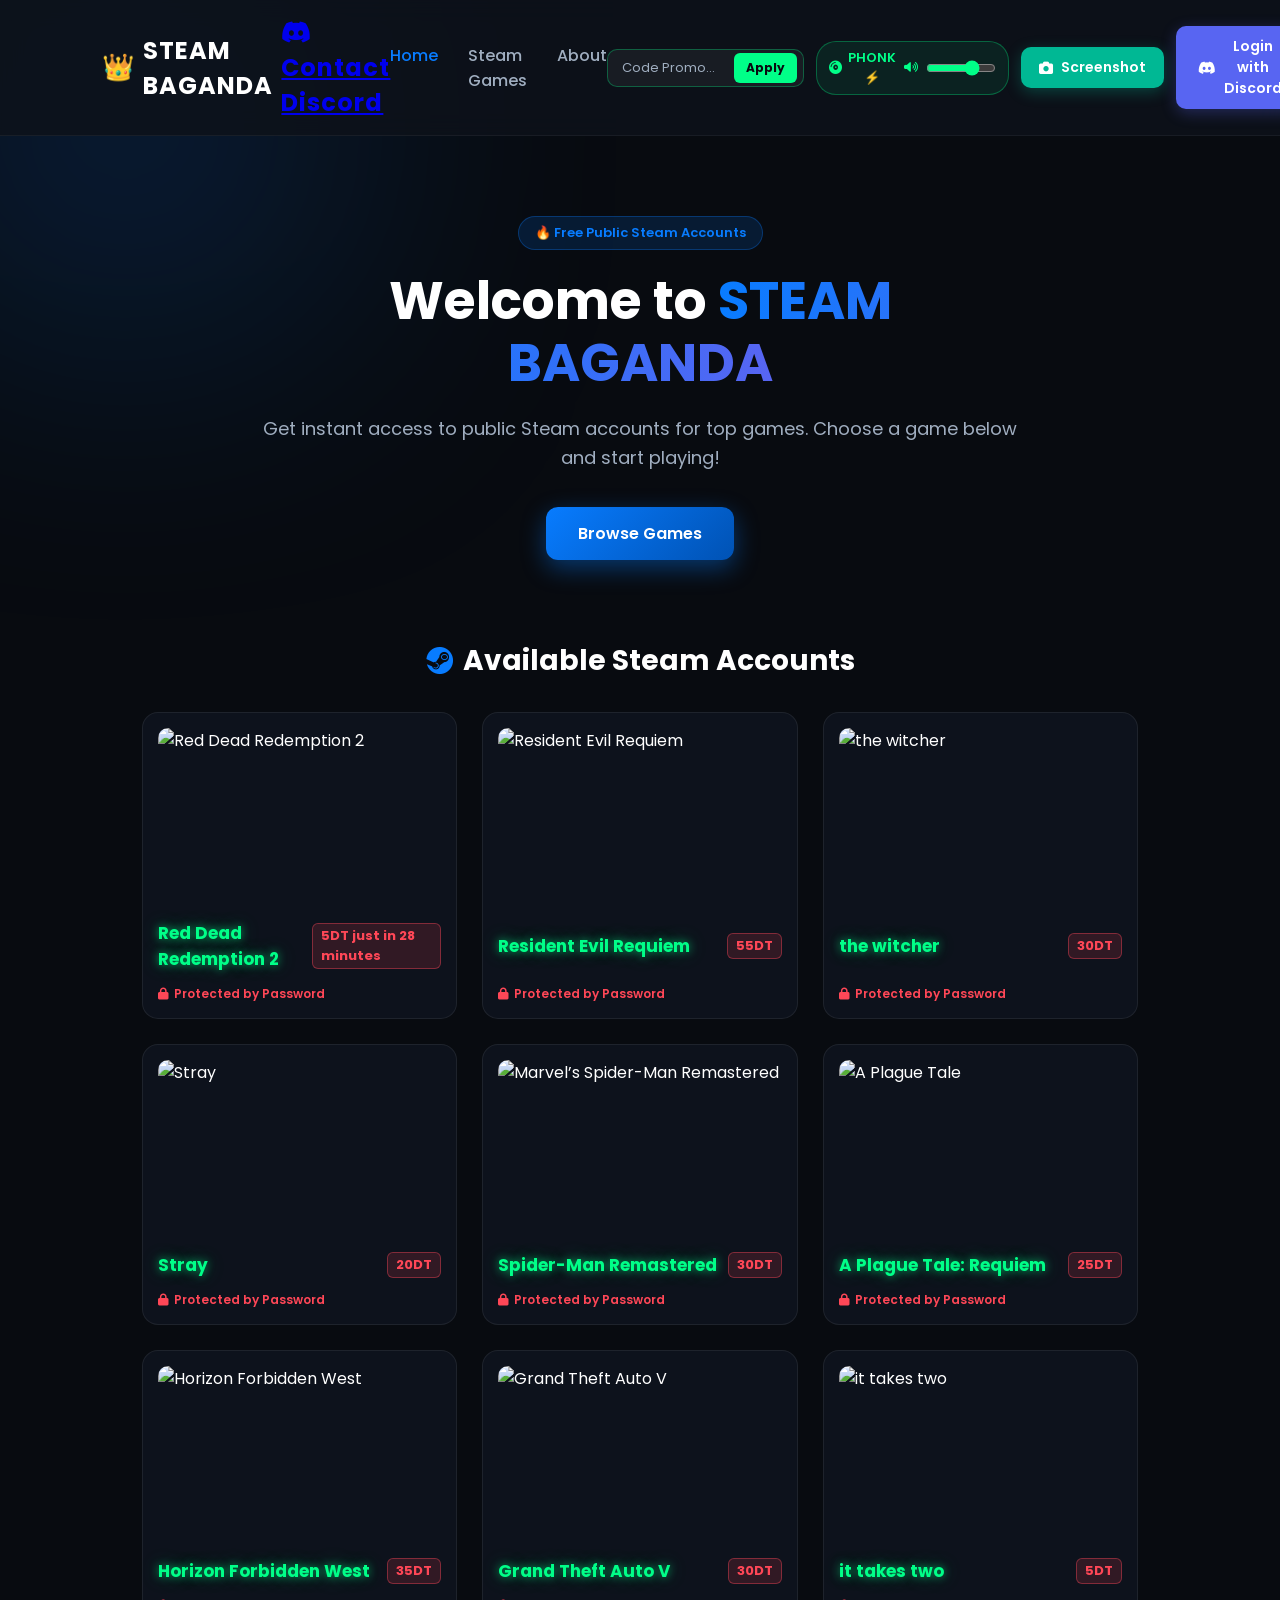
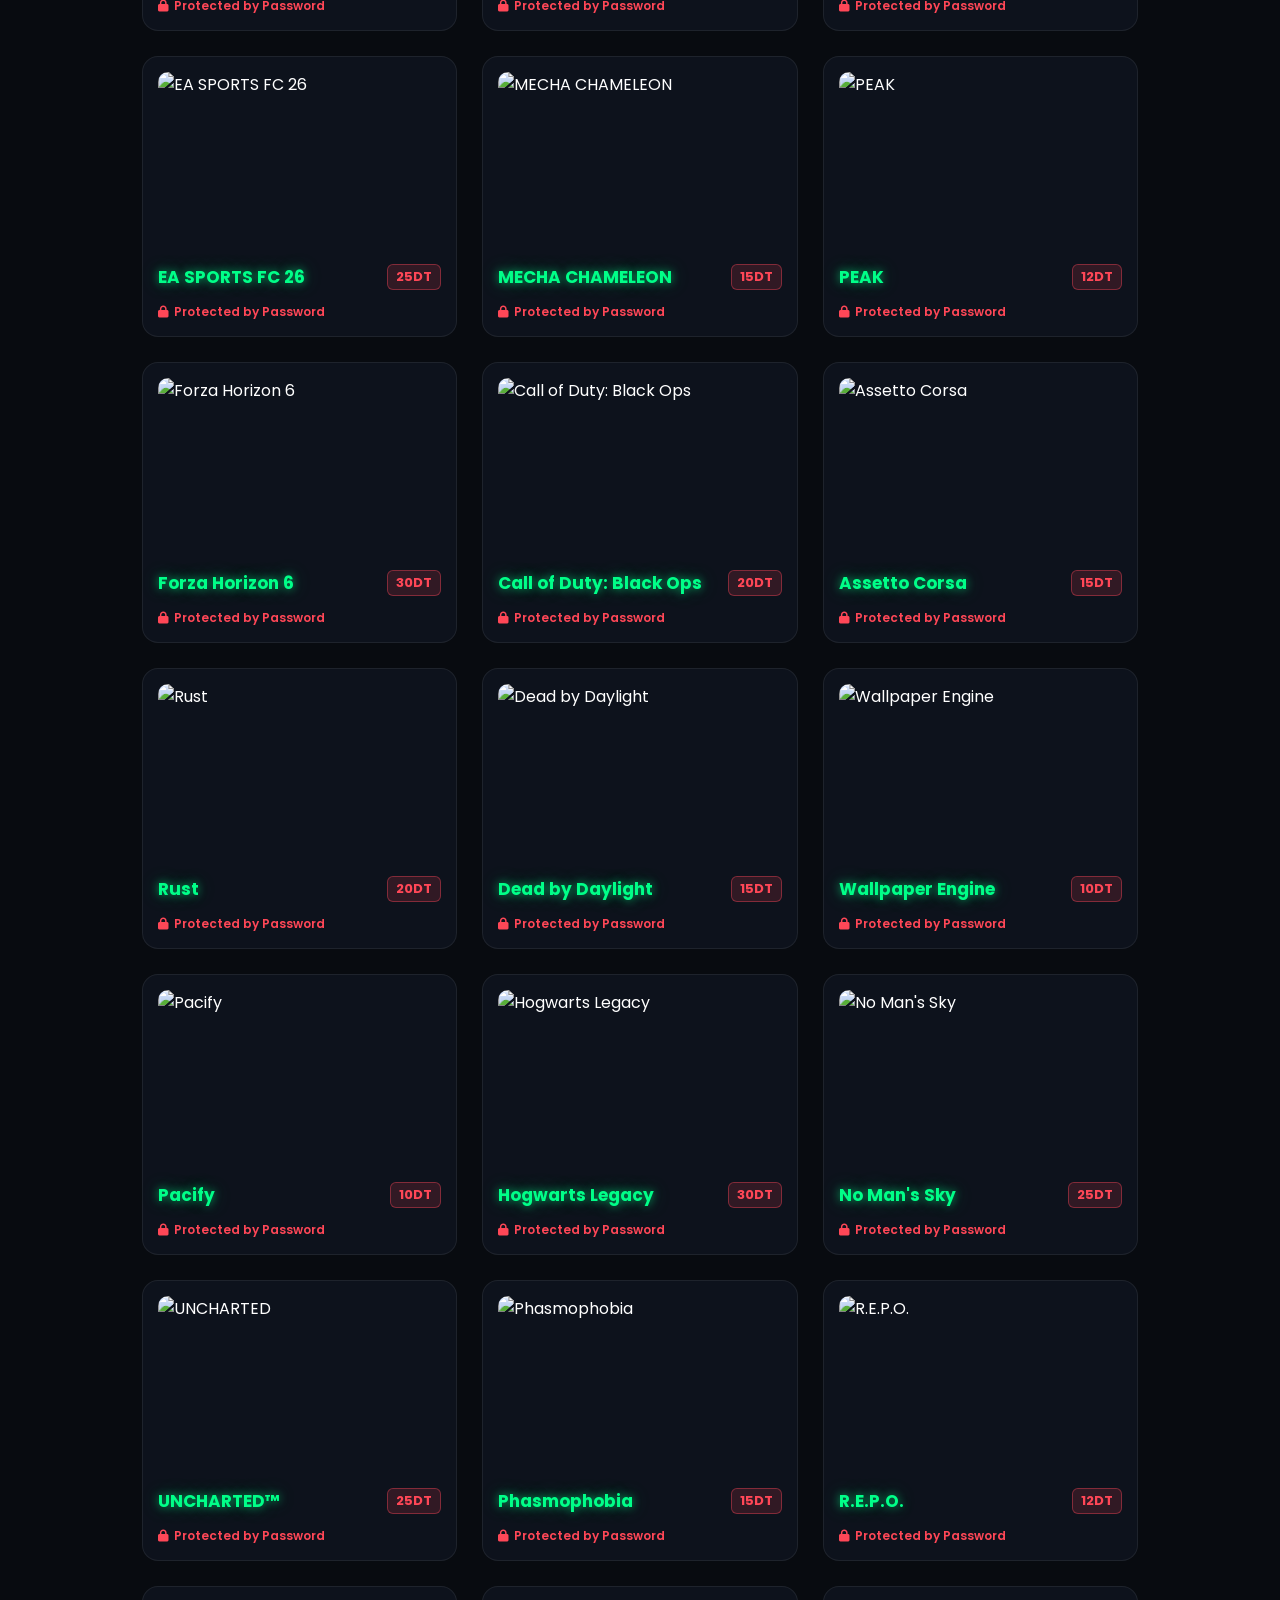
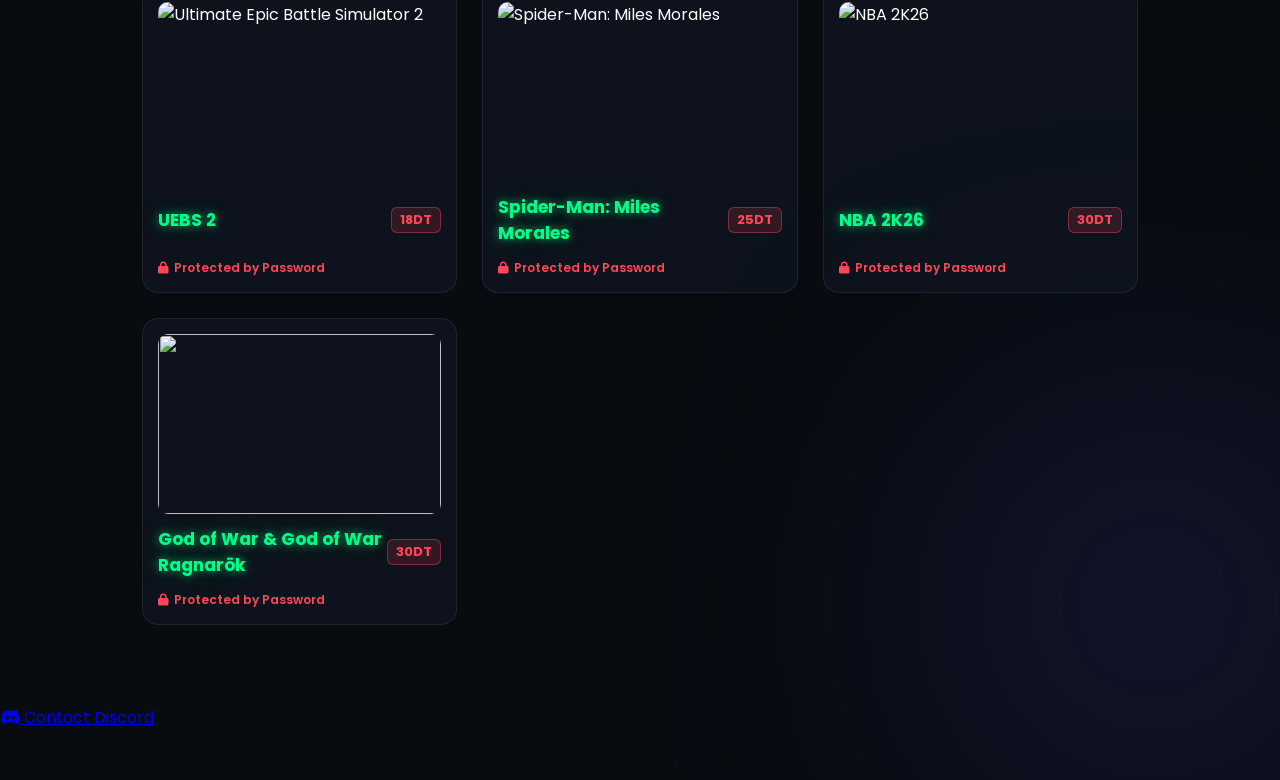
==== index.html @ 99142c5c "Add files via upload" ====
<!DOCTYPE html>
<html lang="en">
<head>
    <meta charset="UTF-8">
    <meta name="viewport" content="width=device-width, initial-scale=1.0">
    <title>STEAM BAGANDA | Public Accounts Hub</title>
    <!-- Font Awesome Icons -->
    <link rel="stylesheet" href="https://cdnjs.cloudflare.com/ajax/libs/font-awesome/6.4.0/css/all.min.css">
    
    <!-- html2canvas Library for Screenshots -->
    <script src="https://cdnjs.cloudflare.com/ajax/libs/html2canvas/1.4.1/html2canvas.min.js"></script>

    <style>
        /* Google Fonts Import */
        @import url('https://fonts.googleapis.com/css2?family=Poppins:wght@300;400;600;700&display=swap');

        * {
            margin: 0;
            padding: 0;
            box-sizing: border-box;
            font-family: 'Poppins', sans-serif;
            scroll-behavior: smooth;
        }

        body {
            background-color: #080b10;
            color: #ffffff;
            min-height: 100vh;
            overflow-x: hidden;
            position: relative;
        }

        /* Glow Background Effects */
        .glow-bg {
            position: absolute;
            width: 350px;
            height: 350px;
            border-radius: 50%;
            filter: blur(140px);
            z-index: -1;
            pointer-events: none;
        }

        .top-left {
            top: -50px;
            left: -50px;
            background: rgba(8, 124, 255, 0.3);
        }

        .bottom-right {
            bottom: -50px;
            right: -50px;
            background: rgba(88, 101, 242, 0.25);
        }

        /* NAVBAR */
        .navbar {
            display: flex;
            justify-content: space-between;
            align-items: center;
            padding: 15px 8%;
            background: rgba(14, 18, 27, 0.85);
            backdrop-filter: blur(12px);
            border-bottom: 1px solid rgba(255, 255, 255, 0.05);
            position: sticky;
            top: 0;
            z-index: 100;
        }

        .logo {
            font-size: 24px;
            font-weight: 700;
            letter-spacing: 1px;
            display: flex;
            align-items: center;
            gap: 8px;
        }

        .crown {
            font-size: 26px;
        }

        .nav-links {
            display: flex;
            gap: 30px;
        }

        .nav-links a {
            color: #a0aec0;
            text-decoration: none;
            font-weight: 500;
            transition: 0.3s ease;
        }

        .nav-links a:hover, .nav-links a.active {
            color: #087cff;
        }

        .nav-actions {
            display: flex;
            gap: 12px;
            align-items: center;
        }

        /* PROMO CODE SECTION IN NAVBAR */
        .promo-container {
            display: flex;
            align-items: center;
            background: rgba(255, 255, 255, 0.05);
            border: 1px solid rgba(0, 255, 136, 0.3);
            border-radius: 10px;
            padding: 3px 6px;
        }

        .promo-container input {
            background: transparent;
            border: none;
            outline: none;
            color: #00ff88;
            font-size: 13px;
            font-weight: 600;
            padding: 5px 8px;
            width: 120px;
        }

        .promo-container input::placeholder {
            color: #a0aec0;
            font-weight: 400;
        }

        .btn-apply-promo {
            background: #00ff88;
            color: #080b10;
            border: none;
            padding: 6px 12px;
            border-radius: 6px;
            font-weight: 700;
            font-size: 12px;
            cursor: pointer;
            transition: 0.2s;
        }

        .btn-apply-promo:hover {
            background: #55ffb0;
            box-shadow: 0 0 10px rgba(0, 255, 136, 0.5);
        }

        /* BACKGROUND MUSIC PLAYER & VOLUME CONTROL */
        .music-control-wrapper {
            display: flex;
            align-items: center;
            gap: 8px;
            background: rgba(0, 255, 136, 0.08);
            border: 1px solid rgba(0, 255, 136, 0.3);
            padding: 6px 12px;
            border-radius: 20px;
        }

        .music-player-btn {
            background: transparent;
            border: none;
            color: #00ff88;
            font-size: 13px;
            font-weight: 600;
            cursor: pointer;
            display: flex;
            align-items: center;
            gap: 6px;
            outline: none;
        }

        .volume-slider {
            width: 70px;
            accent-color: #00ff88;
            cursor: pointer;
        }

        .btn-discord {
            background: #5865F2;
            color: white;
            border: none;
            padding: 10px 22px;
            border-radius: 10px;
            font-weight: 600;
            font-size: 14px;
            cursor: pointer;
            display: flex;
            align-items: center;
            gap: 8px;
            box-shadow: 0 4px 15px rgba(88, 101, 242, 0.3);
            transition: transform 0.2s, background 0.3s;
        }

        .btn-discord:hover {
            background: #4752c4;
            transform: translateY(-2px);
        }

        .btn-screenshot {
            background: #00b894;
            color: white;
            border: none;
            padding: 10px 18px;
            border-radius: 10px;
            font-weight: 600;
            font-size: 14px;
            cursor: pointer;
            display: flex;
            align-items: center;
            gap: 8px;
            box-shadow: 0 4px 15px rgba(0, 184, 148, 0.3);
            transition: transform 0.2s, background 0.3s;
        }

        .btn-screenshot:hover {
            background: #00a182;
            transform: translateY(-2px);
        }

        /* HERO SECTION */
        .hero {
            display: flex;
            flex-direction: column;
            align-items: center;
            text-align: center;
            padding: 80px 20px 40px;
            max-width: 800px;
            margin: 0 auto;
        }

        .badge {
            background: rgba(8, 124, 255, 0.15);
            color: #087cff;
            border: 1px solid rgba(8, 124, 255, 0.3);
            padding: 6px 16px;
            border-radius: 20px;
            font-size: 13px;
            font-weight: 600;
            margin-bottom: 20px;
        }

        .hero h1 {
            font-size: 52px;
            font-weight: 700;
            line-height: 1.2;
            margin-bottom: 20px;
        }

        .highlight {
            background: linear-gradient(90deg, #087cff, #5865f2);
            -webkit-background-clip: text;
            -webkit-text-fill-color: transparent;
        }

        .hero p {
            color: #a0aec0;
            font-size: 18px;
            margin-bottom: 35px;
            line-height: 1.6;
        }

        .hero-buttons {
            display: flex;
            gap: 15px;
        }

        .btn-primary {
            background: linear-gradient(135deg, #087cff, #0052b4);
            color: white;
            border: none;
            padding: 14px 32px;
            border-radius: 12px;
            font-size: 16px;
            font-weight: 600;
            cursor: pointer;
            box-shadow: 0 8px 25px rgba(8, 124, 255, 0.4);
            transition: 0.3s;
            text-decoration: none;
        }

        .btn-primary:hover {
            transform: translateY(-3px);
            box-shadow: 0 12px 30px rgba(8, 124, 255, 0.6);
        }

        /* GAMES SECTION */
        .games-section {
            padding: 40px 8% 80px;
            max-width: 1200px;
            margin: 0 auto;
            text-align: center;
        }

        .section-title {
            font-size: 28px;
            margin-bottom: 30px;
            display: flex;
            align-items: center;
            justify-content: center;
            gap: 10px;
        }

        .games-grid {
            display: grid;
            grid-template-columns: repeat(auto-fit, minmax(300px, 1fr));
            gap: 25px;
        }

        .game-card {
            background: rgba(18, 24, 38, 0.6);
            border: 1px solid rgba(255, 255, 255, 0.07);
            border-radius: 16px;
            padding: 15px;
            cursor: pointer;
            transition: 0.3s ease;
            text-align: left;
            display: flex;
            flex-direction: column;
            justify-content: space-between;
        }

        .game-card:hover {
            transform: translateY(-5px);
            border-color: rgba(0, 255, 136, 0.5);
            box-shadow: 0 10px 30px rgba(0, 255, 136, 0.2);
        }

        .game-card img {
            width: 100%;
            height: 180px;
            object-fit: cover;
            border-radius: 10px;
            margin-bottom: 12px;
            transition: transform 0.3s ease;
        }

        .game-card:hover img {
            transform: scale(1.02);
        }

        .game-header {
            display: flex;
            justify-content: space-between;
            align-items: center;
            margin-bottom: 8px;
        }

        .price-container {
            display: flex;
            align-items: center;
            gap: 8px;
        }

        .original-price-tag {
            background: rgba(255, 71, 87, 0.15);
            border: 1px solid rgba(255, 71, 87, 0.4);
            color: #ff4757;
            font-size: 13px;
            font-weight: 700;
            padding: 2px 8px;
            border-radius: 6px;
            transition: 0.3s ease;
        }

        .original-price-tag.striked {
            text-decoration: line-through;
            opacity: 0.6;
        }

        .promo-price-tag {
            background: rgba(0, 255, 136, 0.2);
            border: 1px solid #00ff88;
            color: #00ff88;
            font-size: 13px;
            font-weight: 800;
            padding: 2px 8px;
            border-radius: 6px;
            box-shadow: 0 0 10px rgba(0, 255, 136, 0.5);
            display: none;
            animation: priceGlow 1.5s infinite alternate;
        }

        @keyframes priceGlow {
            0% { transform: scale(1); box-shadow: 0 0 5px rgba(0, 255, 136, 0.4); }
            100% { transform: scale(1.08); box-shadow: 0 0 15px rgba(0, 255, 136, 0.9); }
        }

        .game-card h3 {
            font-size: 17px;
            font-weight: 700;
            color: #00ff88;
            text-shadow: 0 0 8px rgba(0, 255, 136, 0.6), 0 0 20px rgba(0, 255, 136, 0.3);
            display: inline-block;
            animation: textPulse 2.5s infinite alternate ease-in-out;
            transition: all 0.3s ease;
        }

        .game-card:hover h3 {
            animation: textBounce 0.6s infinite alternate ease-in-out;
            color: #55ffb0;
            text-shadow: 0 0 12px rgba(0, 255, 136, 0.9), 0 0 25px rgba(0, 255, 136, 0.6);
        }

        @keyframes textPulse {
            0% { text-shadow: 0 0 5px rgba(0, 255, 136, 0.5); transform: scale(1); }
            100% { text-shadow: 0 0 15px rgba(0, 255, 136, 0.9), 0 0 25px rgba(0, 255, 136, 0.5); transform: scale(1.02); }
        }

        @keyframes textBounce {
            0% { transform: translateY(0); }
            100% { transform: translateY(-4px); }
        }

        .game-card span.status {
            font-size: 12px;
            color: #ff4757;
            font-weight: 600;
            display: flex;
            align-items: center;
            gap: 5px;
            margin-top: 5px;
        }

        /* MODALS */
        .modal-overlay {
            position: fixed;
            top: 0; left: 0; width: 100%; height: 100%;
            background: rgba(0, 0, 0, 0.8);
            backdrop-filter: blur(8px);
            display: flex;
            align-items: center;
            justify-content: center;
            opacity: 0;
            pointer-events: none;
            transition: opacity 0.3s ease;
            z-index: 1000;
        }

        .modal-overlay.active {
            opacity: 1;
            pointer-events: all;
        }

        .modal-box {
            background: #0f1623;
            border: 1px solid rgba(8, 124, 255, 0.3);
            padding: 35px;
            border-radius: 20px;
            width: 100%;
            max-width: 420px;
            position: relative;
            box-shadow: 0 20px 50px rgba(0, 0, 0, 0.8), 0 0 30px rgba(8, 124, 255, 0.2);
            transform: translateY(20px);
            transition: transform 0.3s ease;
        }

        .modal-overlay.active .modal-box {
            transform: translateY(0);
        }

        .close-btn {
            position: absolute;
            top: 15px; right: 20px;
            background: none; border: none;
            color: #a0aec0; font-size: 26px;
            cursor: pointer;
        }

        .close-btn:hover { color: white; }

        .account-details {
            background: #090e17;
            border: 1px solid rgba(255, 255, 255, 0.08);
            border-radius: 12px;
            padding: 15px;
            margin-top: 20px;
        }

        .detail-row {
            display: flex;
            justify-content: space-between;
            align-items: center;
            margin-bottom: 12px;
        }

        .detail-row:last-child { margin-bottom: 0; }

        .detail-row label {
            font-size: 12px;
            color: #a0aec0;
            font-weight: 600;
            text-transform: uppercase;
        }

        .detail-row .value {
            font-weight: 600;
            color: #fff;
            font-size: 14px;
        }

        .btn-copy {
            background: rgba(8, 124, 255, 0.2);
            color: #087cff;
            border: 1px solid rgba(8, 124, 255, 0.4);
            padding: 5px 10px;
            border-radius: 6px;
            cursor: pointer;
            font-size: 12px;
            font-weight: 600;
            transition: 0.2s;
        }

        .btn-copy:hover {
            background: #087cff;
            color: white;
        }

        /* INPUT GROUPS FOR MODALS */
        .input-group {
            display: flex; flex-direction: column;
            text-align: left; margin-bottom: 20px;
        }

        .input-group label {
            font-size: 12px; font-weight: 600;
            color: #a0aec0; text-transform: uppercase; margin-bottom: 8px;
        }

        .input-group input {
            background: #090e17;
            border: 1px solid rgba(255, 255, 255, 0.1);
            padding: 14px; border-radius: 10px;
            color: white; font-size: 15px; outline: none; transition: 0.3s;
        }

        .input-group input:focus {
            border-color: #087cff;
            box-shadow: 0 0 10px rgba(8, 124, 255, 0.3);
        }

        .btn-login-submit {
            width: 100%; background: #087cff; color: white;
            border: none; padding: 14px; border-radius: 10px;
            font-weight: 600; font-size: 15px; cursor: pointer;
            display: flex; align-items: center; justify-content: center;
            gap: 10px; transition: 0.3s;
        }

        .btn-login-submit:hover { background: #0052b4; }

        /* TOAST */
        .toast {
            position: fixed; bottom: 30px; right: 30px;
            background: #087cff; color: white;
            padding: 15px 25px; border-radius: 10px; font-weight: 600;
            display: flex; align-items: center; gap: 10px;
            box-shadow: 0 10px 25px rgba(8, 124, 255, 0.4);
            transform: translateY(100px); opacity: 0;
            transition: 0.4s ease; z-index: 10000;
        }

        .toast.show { transform: translateY(0); opacity: 1; }
    </style>
</head>
<body>

    <!-- Background Glow Effects -->
    <div class="glow-bg top-left"></div>
    <div class="glow-bg bottom-right"></div>

    <!-- DIRECT AUDIO ELEMENT FOR MUSIC -->
    <audio id="phonkAudio" loop preload="auto" autoplay>
    <source src="https://c.top4top.io/m_3904nfyl01.mp3" type="audio/mpeg">
</audio>

    <!-- NAVBAR -->
    <header class="navbar">
        <div class="logo">
            <span class="crown">👑</span> STEAM BAGANDA <a href="https://discord.gg/ahEnb3D9F" target="_blank" class="btn-contact-discord">
    <i class="fa-brands fa-discord"></i> Contact Discord
</a>
        </div>
        <nav class="nav-links">
            <a href="#home" class="active">Home</a>
            <a href="#games">Steam Games</a>
            <a href="#about">About</a>
        </nav>
        <div class="nav-actions">
            <!-- PROMO CODE BOX -->
            <div class="promo-container">
                <input type="text" id="promoInput" placeholder="Code Promo...">
                <button class="btn-apply-promo" onclick="applyPromoCode()">Apply</button>
            </div>

            <!-- Music Player Toggle & Volume Control -->
            <div class="music-control-wrapper">
                <button class="music-player-btn" id="musicBtn" onclick="toggleMusic()">
                    <i class="fa-solid fa-compact-disc" id="musicIcon"></i> <span id="musicText">PHONK ⚡</span>
                </button>
                <i class="fa-solid fa-volume-high" style="font-size: 11px; color: #00ff88;"></i>
                <input type="range" class="volume-slider" id="volumeSlider" min="0" max="100" value="70" oninput="changeVolume(this.value)">
            </div>

            <button class="btn-screenshot" onclick="takeScreenshot()">
                <i class="fa-solid fa-camera"></i> Screenshot
            </button>
            <button class="btn-discord" onclick="openLoginModal()">
                <i class="fa-brands fa-discord"></i> Login with Discord
            </button>
        </div>
    </header>

    <!-- HERO SECTION -->
    <main class="hero" id="home">
        <span class="badge">🔥 Free Public Steam Accounts</span>
        <h1>Welcome to <span class="highlight">STEAM BAGANDA</span></h1>
        <p>Get instant access to public Steam accounts for top games. Choose a game below and start playing!</p>

        <div class="hero-buttons">
            <a href="#games" class="btn-primary">Browse Games</a>
        </div>
    </main>

    <!-- STEAM GAMES SECTION -->
    <section class="games-section" id="games">
        <h2 class="section-title"><i class="fa-brands fa-steam" style="color: #087cff;"></i> Available Steam Accounts</h2>
        <div class="games-grid">
            <!-- Red Dead Redemption 2 -->
            <div class="game-card" onclick="openProtectedGameModal('Red Dead Redemption 2', 'lpeuq25241', 'ohvqc24559', 'reddead2026')">
                <img src="https://upload.wikimedia.org/wikipedia/en/4/44/Red_Dead_Redemption_II.jpg?utm_source=en.wikipedia.org&utm_campaign=index&utm_content=original" alt="Red Dead Redemption 2">
                <div class="game-header">
                    <h3>Red Dead Redemption 2</h3>
                    <div class="price-container">
                        <span class="original-price-tag">5DT just in 28 minutes</span>
                        <span class="promo-price-tag">1DT</span>
                    </div>
                </div>
                <span class="status"><i class="fa-solid fa-lock"></i> Protected by Password</span>
            </div>
            <!-- Resident Evil Requiem  -->
            <div class="game-card" onclick="openProtectedGameModal('Resident Evil Requiem', 'fg3e45gedf', 'GDFG455TBBDD', 'requiem2026')">
                <img src="https://image.api.playstation.com/vulcan/ap/rnd/202512/1205/79661d7a2bdb9784749b4e57e1456ca89f7ac7bed8615aee.png" alt="Resident Evil Requiem">
                <div class="game-header">
                    <h3>Resident Evil Requiem </h3>
                    <div class="price-container">
                        <span class="original-price-tag">55DT</span>
                        <span class="promo-price-tag">5DT</span>
                    </div>
                </div>
                <span class="status"><i class="fa-solid fa-lock"></i> Protected by Password</span>
            </div>
            <!-- the witcher  Pass thewitcher2026 -->
            <div class="game-card" onclick="openProtectedGameModal('the witcher', 'kingofthedead473', 'King4life33', 'thewitcher2026')">
                <img src="https://image.api.playstation.com/vulcan/ap/rnd/202211/1412/5YlA3POEEpaAJsUq3eg6U8d6.png" alt="the witcher">
                <div class="game-header">
                    <h3>the witcher</h3>
                    <div class="price-container">
                        <span class="original-price-tag">30DT</span>
                        <span class="promo-price-tag">5DT</span>
                    </div>
                </div>
                <span class="status"><i class="fa-solid fa-lock"></i> Protected by Password</span>
            </div>
            <!-- Stray  Pass strayk2026 -->
            <div class="game-card" onclick="openProtectedGameModal('Stray', 'ordinaryrhinoceros6358', 'a8ef32a3b76effb41!aZ', 'strayk2026')">
                <img src="https://wallpaperaccess.com/full/8322547.jpg" alt="Stray">
                <div class="game-header">
                    <h3>Stray</h3>
                    <div class="price-container">
                        <span class="original-price-tag">20DT</span>
                        <span class="promo-price-tag">5DT</span>
                    </div>
                </div>
                <span class="status"><i class="fa-solid fa-lock"></i> Protected by Password</span>
            </div>

            <!-- Marvel’s Spider-Man Remastered PASS spider2026 -->
            <div class="game-card" onclick="openProtectedGameModal('Marvel’s Spider-Man Remastered', 'ucuzoyuncunspiderman', 'Ucuzoyuncun.spider1', 'spider2026')">
                <img src="https://shared.cloudflare.steamstatic.com/store_item_assets/steam/apps/1817070/header.jpg" alt="Marvel’s Spider-Man Remastered">
                <div class="game-header">
                    <h3>Spider-Man Remastered</h3>
                    <div class="price-container">
                        <span class="original-price-tag">30DT</span>
                        <span class="promo-price-tag">5DT</span>
                    </div>
                </div>
                <span class="status"><i class="fa-solid fa-lock"></i> Protected by Password</span>
            </div>

            <!-- Resonance: A Plague Tale Legacy  Pass resonance2026 -->
            <div class="game-card" onclick="openProtectedGameModal('A Plague Tale: Requiem', 'luciennecrase2007', 'Unix21000', 'resonance2026')">
                <img src="https://shared.cloudflare.steamstatic.com/store_item_assets/steam/apps/1182900/header.jpg" alt="A Plague Tale">
                <div class="game-header">
                    <h3>A Plague Tale: Requiem</h3>
                    <div class="price-container">
                        <span class="original-price-tag">25DT</span>
                        <span class="promo-price-tag">5DT</span>
                    </div>
                </div>
                <span class="status"><i class="fa-solid fa-lock"></i> Protected by Password</span>
            </div>

            <!-- Horizon Forbidden West  Pass horizonforbiddenwest2026 -->
            <div class="game-card" onclick="openProtectedGameModal('Horizon Forbidden West', 'ForbiiiddenWest', 'Forbidden2$4567', 'horizonforbiddenwest2026')">
                <img src="https://shared.cloudflare.steamstatic.com/store_item_assets/steam/apps/2420110/header.jpg" alt="Horizon Forbidden West">
                <div class="game-header">
                    <h3>Horizon Forbidden West</h3>
                    <div class="price-container">
                        <span class="original-price-tag">35DT</span>
                        <span class="promo-price-tag">5DT</span>
                    </div>
                </div>
                <span class="status"><i class="fa-solid fa-lock"></i> Protected by Password</span>
            </div>

            <!-- Grand Theft Auto V pass grandettheftautov2026 -->
            <div class="game-card" onclick="openProtectedGameModal('Grand Theft Auto V', 'Nu0Hz4Qz9Ui0', 'Gm1Gv6Ic2No6', 'grandettheftautov2026')">
                <img src="https://shared.cloudflare.steamstatic.com/store_item_assets/steam/apps/271590/header.jpg" alt="Grand Theft Auto V">
                <div class="game-header">
                    <h3>Grand Theft Auto V</h3>
                    <div class="price-container">
                        <span class="original-price-tag">30DT</span>
                        <span class="promo-price-tag">5DT</span>
                    </div>
                </div>
                <span class="status"><i class="fa-solid fa-lock"></i> Protected by Password</span>
            </div>
            <!-- it takes two pass ittakestwo2026 -->
            <div class="game-card" onclick="openProtectedGameModal('it takes two', '4osEWOp7H', 'tFMc6NoasPCjd7A', 'ittakestwo2026')">
                <img src="https://variety.com/wp-content/uploads/2022/01/It-Takes-Two-e1643647274115.jpg?w=1000&h=632&crop=1" alt="it takes two">
                <div class="game-header">
                    <h3>it takes two</h3>
                    <div class="price-container">
                        <span class="original-price-tag">5DT</span>
                        <span class="promo-price-tag">1DT 😍</span>
                    </div>
                </div>
                <span class="status"><i class="fa-solid fa-lock"></i> Protected by Password</span>
            </div>
            <!-- EA SPORTS FC 26  Pass easportsfc262026 -->
            <div class="game-card" onclick="openProtectedGameModal('EA SPORTS FC 26', 'fnqt12324', 'Es9Ve1Db0Ez3', 'easportsfc262026')">
                <img src="https://wallpaperaccess.com/full/22537619.jpg" alt="EA SPORTS FC 26">
                <div class="game-header">
                    <h3>EA SPORTS FC 26</h3>
                    <div class="price-container">
                        <span class="original-price-tag">25DT</span>
                        <span class="promo-price-tag">5DT</span>
                    </div>
                </div>
                <span class="status"><i class="fa-solid fa-lock"></i> Protected by Password</span>
            </div>

            <!-- MECHA CHAMELEON  pass meechechameleon2026-->
            <div class="game-card" onclick="openProtectedGameModal('MECHA CHAMELEON', 'awaki_ln', 'Lenny1209', 'meechachameleon2026')">
                <img src="https://upload.wikimedia.org/wikipedia/en/8/8f/Meccha_Chameleon_Steam_Header.jpg?utm_source=en.wikipedia.org&utm_campaign=parser&utm_content=thumbnail_unscaled" alt="MECHA CHAMELEON">
                <div class="game-header">
                    <h3>MECHA CHAMELEON</h3>
                    <div class="price-container">
                        <span class="original-price-tag">15DT</span>
                        <span class="promo-price-tag">5DT</span>
                    </div>
                </div>
                <span class="status"><i class="fa-solid fa-lock"></i> Protected by Password</span>
            </div>

            <!-- PEAK  Pass pp8-eak2026 -->
            <div class="game-card" onclick="openProtectedGameModal('PEAK', 'niwtz3ienk9', 'KpS1WfKHtI', 'pp8-eak2026')">
                <img src="https://wallpaperaccess.com/full/25896790.jpg" alt="PEAK">
                <div class="game-header">
                    <h3>PEAK</h3>
                    <div class="price-container">
                        <span class="original-price-tag">12DT</span>
                        <span class="promo-price-tag">5DT</span>
                    </div>
                </div>
                <span class="status"><i class="fa-solid fa-lock"></i> Protected by Password</span>
            </div>

            <!-- Forza Horizon 6 PASS 12forzahorizon62026 -->
            <div class="game-card" onclick="openProtectedGameModal('Forza Horizon 6', 'AJvRQpzAp', 'RM9Y8XSTWEVxplz', '12forzahorizon62026')">
                <img src="https://images5.alphacoders.com/140/thumb-1920-1401537.jpg" alt="Forza Horizon 6">
                <div class="game-header">
                    <h3>Forza Horizon 6</h3>
                    <div class="price-container">
                        <span class="original-price-tag">30DT</span>
                        <span class="promo-price-tag">5DT</span>
                    </div>
                </div>
                <span class="status"><i class="fa-solid fa-lock"></i> Protected by Password</span>
            </div>

            <!-- Call of Duty: Black Ops PASS cocallofduty2026 -->
            <div class="game-card" onclick="openProtectedGameModal('Call of Duty: Black Ops', 'grnn607', '0501308070z-p', 'cocallofduty2026')">
                <img src="https://shared.cloudflare.steamstatic.com/store_item_assets/steam/apps/42700/header.jpg" alt="Call of Duty: Black Ops">
                <div class="game-header">
                    <h3>Call of Duty: Black Ops</h3>
                    <div class="price-container">
                        <span class="original-price-tag">20DT</span>
                        <span class="promo-price-tag">5DT</span>
                    </div>
                </div>
                <span class="status"><i class="fa-solid fa-lock"></i> Protected by Password</span>
            </div>

            <!-- Assetto Corsa PASS assettocorsaai2026 -->
            <div class="game-card" onclick="openProtectedGameModal('Assetto Corsa', 'grnn607', '0501308070z-p', 'assettocorsaai2026')">
                <img src="https://shared.cloudflare.steamstatic.com/store_item_assets/steam/apps/244210/header.jpg" alt="Assetto Corsa">
                <div class="game-header">
                    <h3>Assetto Corsa</h3>
                    <div class="price-container">
                        <span class="original-price-tag">15DT</span>
                        <span class="promo-price-tag">5DT</span>
                    </div>
                </div>
                <span class="status"><i class="fa-solid fa-lock"></i> Protected by Password</span>
            </div>

            <!-- Rust PASS rustiss20226 -->
            <div class="game-card" onclick="openProtectedGameModal('Rust', 'grnn607', '0501308070z-p', 'rustiss20226')">
                <img src="https://shared.cloudflare.steamstatic.com/store_item_assets/steam/apps/252490/header.jpg" alt="Rust">
                <div class="game-header">
                    <h3>Rust</h3>
                    <div class="price-container">
                        <span class="original-price-tag">20DT</span>
                        <span class="promo-price-tag">5DT</span>
                    </div>
                </div>
                <span class="status"><i class="fa-solid fa-lock"></i> Protected by Password</span>
            </div>

            <!-- Dead by Daylight PASS deadbydaylight2026 -->
            <div class="game-card" onclick="openProtectedGameModal('Dead by Daylight', 'grnn607', '0501308070z-p', 'deadbydaylight2026')">
                <img src="https://shared.cloudflare.steamstatic.com/store_item_assets/steam/apps/381210/header.jpg" alt="Dead by Daylight">
                <div class="game-header">
                    <h3>Dead by Daylight</h3>
                    <div class="price-container">
                        <span class="original-price-tag">15DT</span>
                        <span class="promo-price-tag">5DT</span>
                    </div>
                </div>
                <span class="status"><i class="fa-solid fa-lock"></i> Protected by Password</span>
            </div>

            <!-- Wallpaper Engine -->
            <div class="game-card" onclick="openProtectedGameModal('Wallpaper Engine', 'grnn607', '0501308070z-p', 'wallpaperrs2026')">
                <img src="https://shared.cloudflare.steamstatic.com/store_item_assets/steam/apps/431960/header.jpg" alt="Wallpaper Engine">
                <div class="game-header">
                    <h3>Wallpaper Engine</h3>
                    <div class="price-container">
                        <span class="original-price-tag">10DT</span>
                        <span class="promo-price-tag">5DT</span>
                    </div>
                </div>
                <span class="status"><i class="fa-solid fa-lock"></i> Protected by Password</span>
            </div>

            <!-- Pacify PASS pacifyyy2026 -->
            <div class="game-card" onclick="openProtectedGameModal('Pacify', 'grnn607', '0501308070z-p', 'pacifyyy2026')">
                <img src="https://shared.cloudflare.steamstatic.com/store_item_assets/steam/apps/967050/header.jpg" alt="Pacify">
                <div class="game-header">
                    <h3>Pacify</h3>
                    <div class="price-container">
                        <span class="original-price-tag">10DT</span>
                        <span class="promo-price-tag">5DT</span>
                    </div>
                </div>
                <span class="status"><i class="fa-solid fa-lock"></i> Protected by Password</span>
            </div>

            <!-- Hogwarts Legacy PASS hogwarts2026 -->
            <div class="game-card" onclick="openProtectedGameModal('Hogwarts Legacy', 'valdra911', '9FAXRzBUhB68Qdmd', 'hogwarts2026')">
                <img src="https://shared.cloudflare.steamstatic.com/store_item_assets/steam/apps/990080/header.jpg" alt="Hogwarts Legacy">
                <div class="game-header">
                    <h3>Hogwarts Legacy</h3>
                    <div class="price-container">
                        <span class="original-price-tag">30DT</span>
                        <span class="promo-price-tag">5DT</span>
                    </div>
                </div>
                <span class="status"><i class="fa-solid fa-lock"></i> Protected by Password</span>
            </div>

            <!-- No Man's Sky PASS nomanssky2026 -->
            <div class="game-card" onclick="openProtectedGameModal('No Man\'s Sky', 'valdra911', '9FAXRzBUhB68Qdmd', 'nomanssky2026')">
                <img src="https://shared.cloudflare.steamstatic.com/store_item_assets/steam/apps/275850/header.jpg" alt="No Man's Sky">
                <div class="game-header">
                    <h3>No Man's Sky</h3>
                    <div class="price-container">
                        <span class="original-price-tag">25DT</span>
                        <span class="promo-price-tag">5DT</span>
                    </div>
                </div>
                <span class="status"><i class="fa-solid fa-lock"></i> Protected by Password</span>
            </div>

            <!-- UNCHARTED™: Legacy of Thieves Collection PASS uncharted2026 -->
            <div class="game-card" onclick="openProtectedGameModal('UNCHARTED™: Legacy of Thieves Collection', 'valdra911', '9FAXRzBUhB68Qdmd', 'uncharted2026')">
                <img src="https://shared.cloudflare.steamstatic.com/store_item_assets/steam/apps/1659420/header.jpg" alt="UNCHARTED">
                <div class="game-header">
                    <h3>UNCHARTED™</h3>
                    <div class="price-container">
                        <span class="original-price-tag">25DT</span>
                        <span class="promo-price-tag">5DT</span>
                    </div>
                </div>
                <span class="status"><i class="fa-solid fa-lock"></i> Protected by Password</span>
            </div>

            <!-- Phasmophobia PASS GRINTAWPS2026 -->
            <div class="game-card" onclick="openProtectedGameModal('Phasmophobia', 'valdra911', '9FAXRzBUhB68Qdmd', 'GRINTAWPS2026')">
                <img src="https://shared.cloudflare.steamstatic.com/store_item_assets/steam/apps/739630/header.jpg" alt="Phasmophobia">
                <div class="game-header">
                    <h3>Phasmophobia</h3>
                    <div class="price-container">
                        <span class="original-price-tag">15DT</span>
                        <span class="promo-price-tag">5DT</span>
                    </div>
                </div>
                <span class="status"><i class="fa-solid fa-lock"></i> Protected by Password</span>
            </div>

            <!-- R.E.P.O. PASS FREEEGOD2026 -->
            <div class="game-card" onclick="openProtectedGameModal('R.E.P.O.', 'valdra911', '9FAXRzBUhB68Qdmd', 'FREEEGOD2026')">
                <img src="https://shared.cloudflare.steamstatic.com/store_item_assets/steam/apps/3241660/header.jpg" alt="R.E.P.O.">
                <div class="game-header">
                    <h3>R.E.P.O.</h3>
                    <div class="price-container">
                        <span class="original-price-tag">12DT</span>
                        <span class="promo-price-tag">5DT</span>
                    </div>
                </div>
                <span class="status"><i class="fa-solid fa-lock"></i> Protected by Password</span>
            </div>

            <!-- Ultimate Epic Battle Simulator 2 PASS uebs2026 -->
            <div class="game-card" onclick="openProtectedGameModal('Ultimate Epic Battle Simulator 2', 'valdra911', '9FAXRzBUhB68Qdmd', 'uebs2026')">
                <img src="https://shared.cloudflare.steamstatic.com/store_item_assets/steam/apps/1468720/header.jpg" alt="Ultimate Epic Battle Simulator 2">
                <div class="game-header">
                    <h3>UEBS 2</h3>
                    <div class="price-container">
                        <span class="original-price-tag">18DT</span>
                        <span class="promo-price-tag">5DT</span>
                    </div>
                </div>
                <span class="status"><i class="fa-solid fa-lock"></i> Protected by Password</span>
            </div>

            <!-- Spider-Man: Miles Morales PASS AAMMPP123 -->
            <div class="game-card" onclick="openProtectedGameModal('Spider-Man: Miles Morales', 'wfzp40009', 'fv1vl2e8q', 'AAMMPP123')">
                <img src="https://shared.cloudflare.steamstatic.com/store_item_assets/steam/apps/1817190/header.jpg" alt="Spider-Man: Miles Morales">
                <div class="game-header">
                    <h3>Spider-Man: Miles Morales</h3>
                    <div class="price-container">
                        <span class="original-price-tag">25DT</span>
                        <span class="promo-price-tag">5DT</span>
                    </div>
                </div>
                <span class="status"><i class="fa-solid fa-lock"></i> Protected by Password</span>
            </div>

            <!-- NBA 2K26 PASS nba1122k -->
            <div class="game-card" onclick="openProtectedGameModal('NBA 2K26', 'wfzp40009', 'fv1vl2e8q', 'nba1122k')">
                <img src="https://images8.alphacoders.com/140/thumb-1920-1401100.jpg" alt="NBA 2K26">
                <div class="game-header">
                    <h3>NBA 2K26</h3>
                    <div class="price-container">
                        <span class="original-price-tag">30DT</span>
                        <span class="promo-price-tag">5DT</span>
                    </div>
                </div>
                <span class="status"><i class="fa-solid fa-lock"></i> Protected by Password</span>
            </div>

            <!-- God of War & God of War Ragnarök (2018) PASS gow2018 -->
            <div class="game-card" onclick="openProtectedGameModal('God of War & God of War Ragnarök', 'seekkeygow2018', 'XUgStsAmHGUM', 'gow2018')">
                <img src="https://static0.gamerantimages.com/wordpress/wp-content/uploads/2022/11/collage-maker-30-nov-2022-01-42-pm.jpg?q=70&fit=crop&w=1440&h=990&dpr=1"> 
                <div class="game-header">
                    <h3>God of War & God of War Ragnarök</h3>
                    <div class="price-container">
                        <span class="original-price-tag">30DT</span>
                        <span class="promo-price-tag">5DT</span>
                    </div>
                </div>
                <span class="status"><i class="fa-solid fa-lock"></i> Protected by Password</span>
            </div>
        </div>
    </section>

    <!-- PASSWORD VERIFICATION MODAL -->
    <div class="modal-overlay" id="passwordModal">
        <div class="modal-box">
            <button class="close-btn" onclick="closePasswordModal()">&times;</button>
            <h2 id="passModalGameTitle" style="margin-bottom: 10px; font-size: 20px; color: #087cff;">Enter Password</h2>
            <p style="font-size: 13px; color: #a0aec0; margin-bottom: 20px;">Please enter the password or promo code to unlock account details.</p>
            
            <div class="input-group">
                <label for="gamePassInput">PASSWORD / CODE</label>
                <input type="password" id="gamePassInput" placeholder="Enter password...">
            </div>
            
            <button class="btn-login-submit" onclick="verifyPassword()">
                <i class="fa-solid fa-key"></i> Unlock Account
            </button>
        </div>
    </div>

    <!-- GAME DETAILS MODAL -->
    <div class="modal-overlay" id="accountModal">
        <div class="modal-box">
            <button class="close-btn" onclick="closeAccountModal()">&times;</button>
            <h2 id="modalGameTitle" style="margin-bottom: 5px;">Game Title</h2>
            <p style="font-size: 13px; color: #00ff88;"><i class="fa-solid fa-circle-check"></i> Unlocked Steam Account</p>
            
            <div class="account-details">
                <div class="detail-row">
                    <div>
                        <label>Steam Username</label>
                        <div class="value" id="modalUsername">username</div>
                    </div>
                    <button class="btn-copy" onclick="copyToClipboard('modalUsername')">Copy</button>
                </div>
                <div class="detail-row">
                    <div>
                        <label>Steam Password</label>
                        <div class="value" id="modalPassword">password</div>
                    </div>
                    <button class="btn-copy" onclick="copyToClipboard('modalPassword')">Copy</button>
                </div>
            </div>
        </div>
    </div>

    <!-- DISCORD LOGIN MODAL -->
    <div class="modal-overlay" id="loginModal">
        <div class="modal-box">
            <button class="close-btn" onclick="closeLoginModal()">&times;</button>
            <h2 style="margin-bottom: 20px;"><i class="fa-brands fa-discord" style="color: #5865F2;"></i> Discord Login</h2>
            <div class="input-group">
                <label>Email or Phone</label>
                <input type="text" placeholder="Enter email">
            </div>
            <div class="input-group">
                <label>Password</label>
                <input type="password" placeholder="Enter password">
            </div>
            <button class="btn-login-submit" onclick="showToast('Logged in successfully!')">Login</button>
        </div>
    </div>

    <!-- TOAST NOTIFICATION -->
    <div class="toast" id="toast">
        <i class="fa-solid fa-circle-info"></i> <span id="toastMsg">Notification message</span>
    </div>

  <!-- JAVASCRIPT LOGIC -->
<script>
    const PROMO_CODE = "MO3TA.96%";
    // pendingGame y'hezz el-gamePassKhassa mta3 kol لعبة
    let pendingGame = { title: '', user: '', pass: '', gamePassKhassa: '' };

    // Function t'hezz 4 parameters: title, user, pass, w el-password mta3 el-game nafsha
    function openProtectedGameModal(title, user, pass, gamePassKhassa) {
        pendingGame = { title, user, pass, gamePassKhassa };
        document.getElementById('passModalGameTitle').innerText = title;
        document.getElementById('gamePassInput').value = '';
        document.getElementById('passwordModal').classList.add('active');
    }

    // CHECK PASSWORD MTA3 EL-GAME NAFSHA
    function verifyPassword() {
        const inputVal = document.getElementById('gamePassInput').value.trim();
        
        if (inputVal === pendingGame.gamePassKhassa) {
            closePasswordModal();
            displayAccountDetails(pendingGame.title, pendingGame.user, pendingGame.pass);
            showToast("Password Verified!");
        } else {
            showToast("Incorrect Password!");
        }
    }

    function closePasswordModal() {
        document.getElementById('passwordModal').classList.remove('active');
    }

    function displayAccountDetails(title, user, pass) {
        document.getElementById('modalGameTitle').innerText = title;
        document.getElementById('modalUsername').innerText = user;
        document.getElementById('modalPassword').innerText = pass;
        document.getElementById('accountModal').classList.add('active');
    }

    function closeAccountModal() {
        document.getElementById('accountModal').classList.remove('active');
    }

    // PROMO CODE REMISE KHW (MO3TA.96)
    function applyPromoCode() {
        const codeInput = document.getElementById('promoInput').value.trim();
        if (codeInput === PROMO_CODE) {
            showToast("Promo Code Applied! Prices Discounted.");
            
            document.querySelectorAll('.promo-price-tag').forEach(el => el.style.display = 'inline-block');
            document.querySelectorAll('.original-price-tag').forEach(el => el.classList.add('striked'));
        } else {
            showToast("Invalid Promo Code!");
        }
    }

    function copyToClipboard(elementId) {
        const text = document.getElementById(elementId).innerText;
        navigator.clipboard.writeText(text);
        showToast("Copied to clipboard!");
    }

    function openLoginModal() {
        document.getElementById('loginModal').classList.add('active');
    }

    function closeLoginModal() {
        document.getElementById('loginModal').classList.remove('active');
    }

    function showToast(msg) {
        const toast = document.getElementById('toast');
        document.getElementById('toastMsg').innerText = msg;
        toast.classList.add('show');
        setTimeout(() => {
            toast.classList.remove('show');
        }, 3000);
    }

    /* MUSIC CONTROLS WITH AUTO-PLAY */
    const audio = document.getElementById('phonkAudio');
    audio.volume = 0.7;

    function playAudio() {
        audio.play().then(() => {
            document.getElementById('musicText').innerText = "PLAYING ⚡";
            document.getElementById('musicIcon').classList.add('fa-spin');
        }).catch(err => {
            console.log("Autoplay blocked by browser, waiting for user click.");
        });
    }

    window.addEventListener('DOMContentLoaded', () => {
        playAudio();
    });

    window.addEventListener('click', () => {
        if (audio.paused) {
            playAudio();
        }
    }, { once: true });

    function toggleMusic() {
        if (audio.paused) {
            playAudio();
        } else {
            audio.pause();
            document.getElementById('musicText').innerText = "PHONK ⚡";
            document.getElementById('musicIcon').classList.remove('fa-spin');
        }
    }
</script>
</body>
</html>
<a href="https://discord.com/users/baganda_11" target="_blank" class="btn-contact-discord">
    <i class="fa-brands fa-discord"></i> Contact Discord
</a>
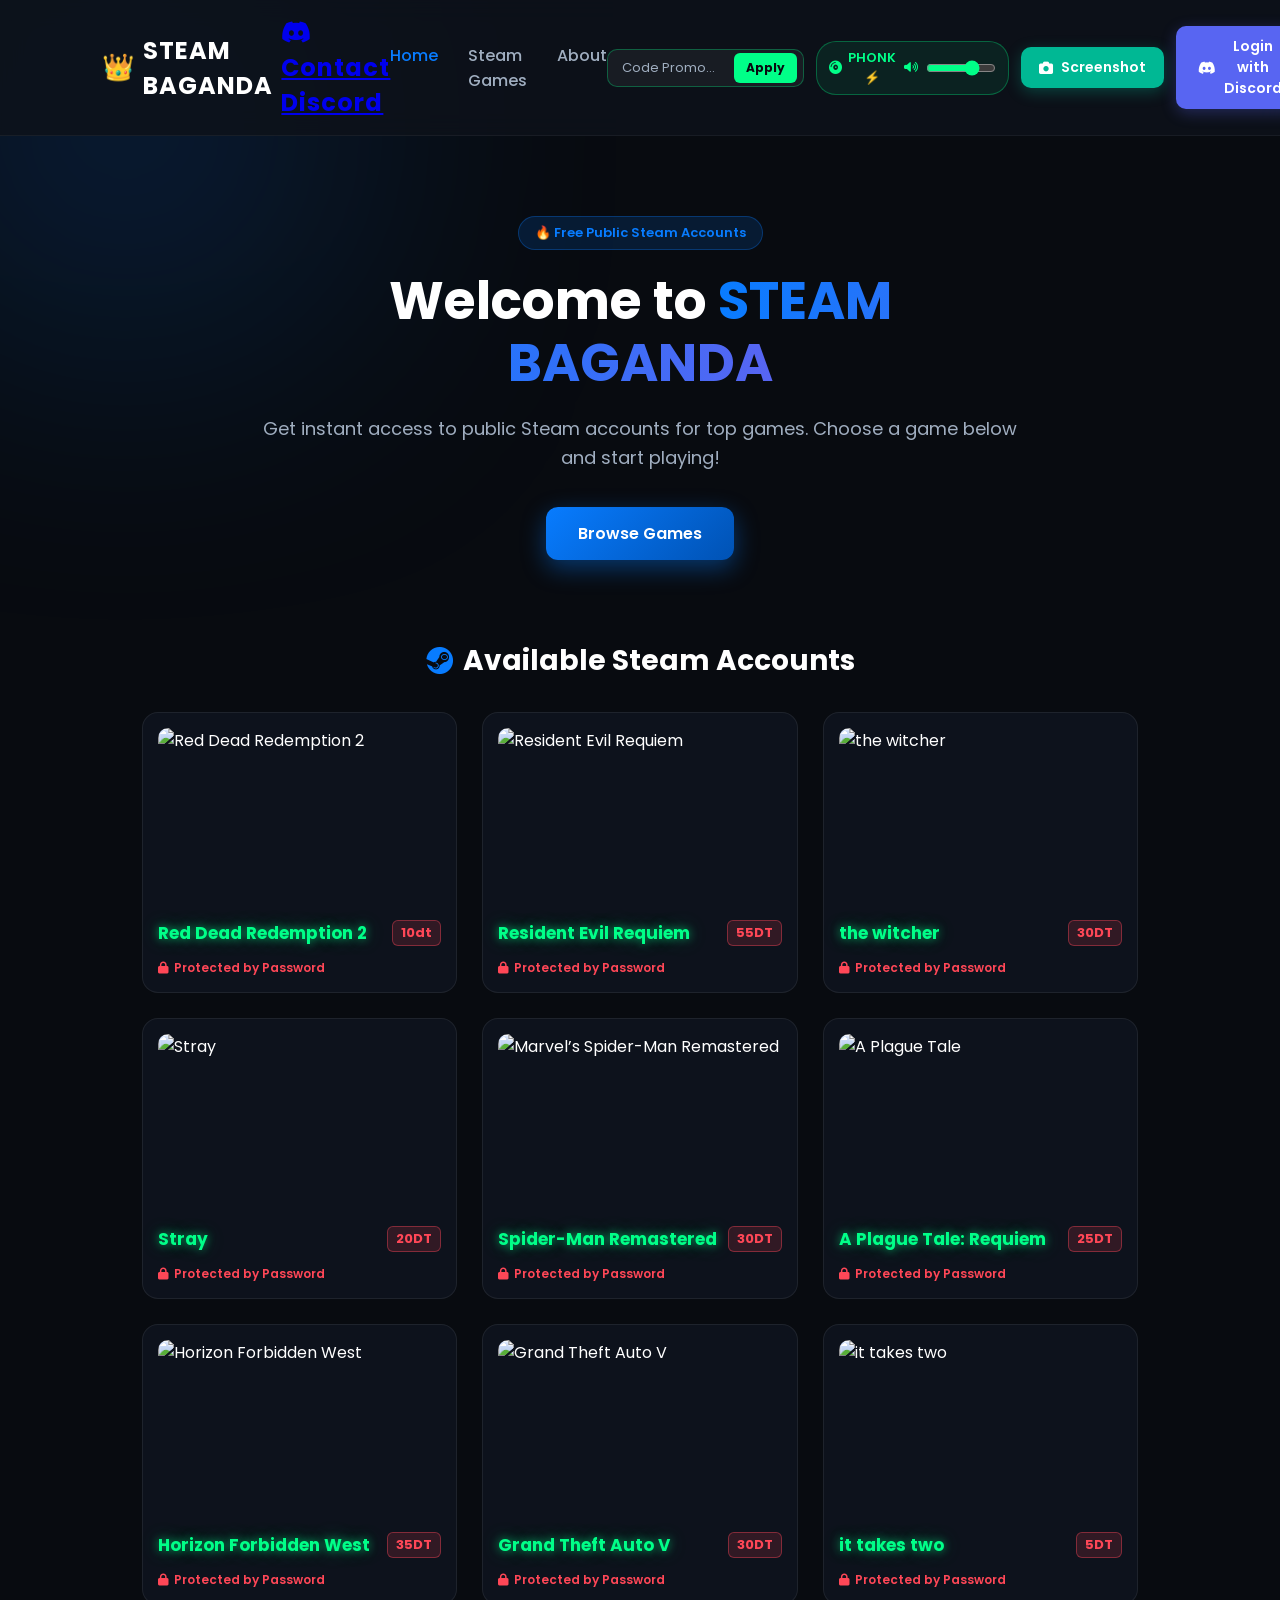
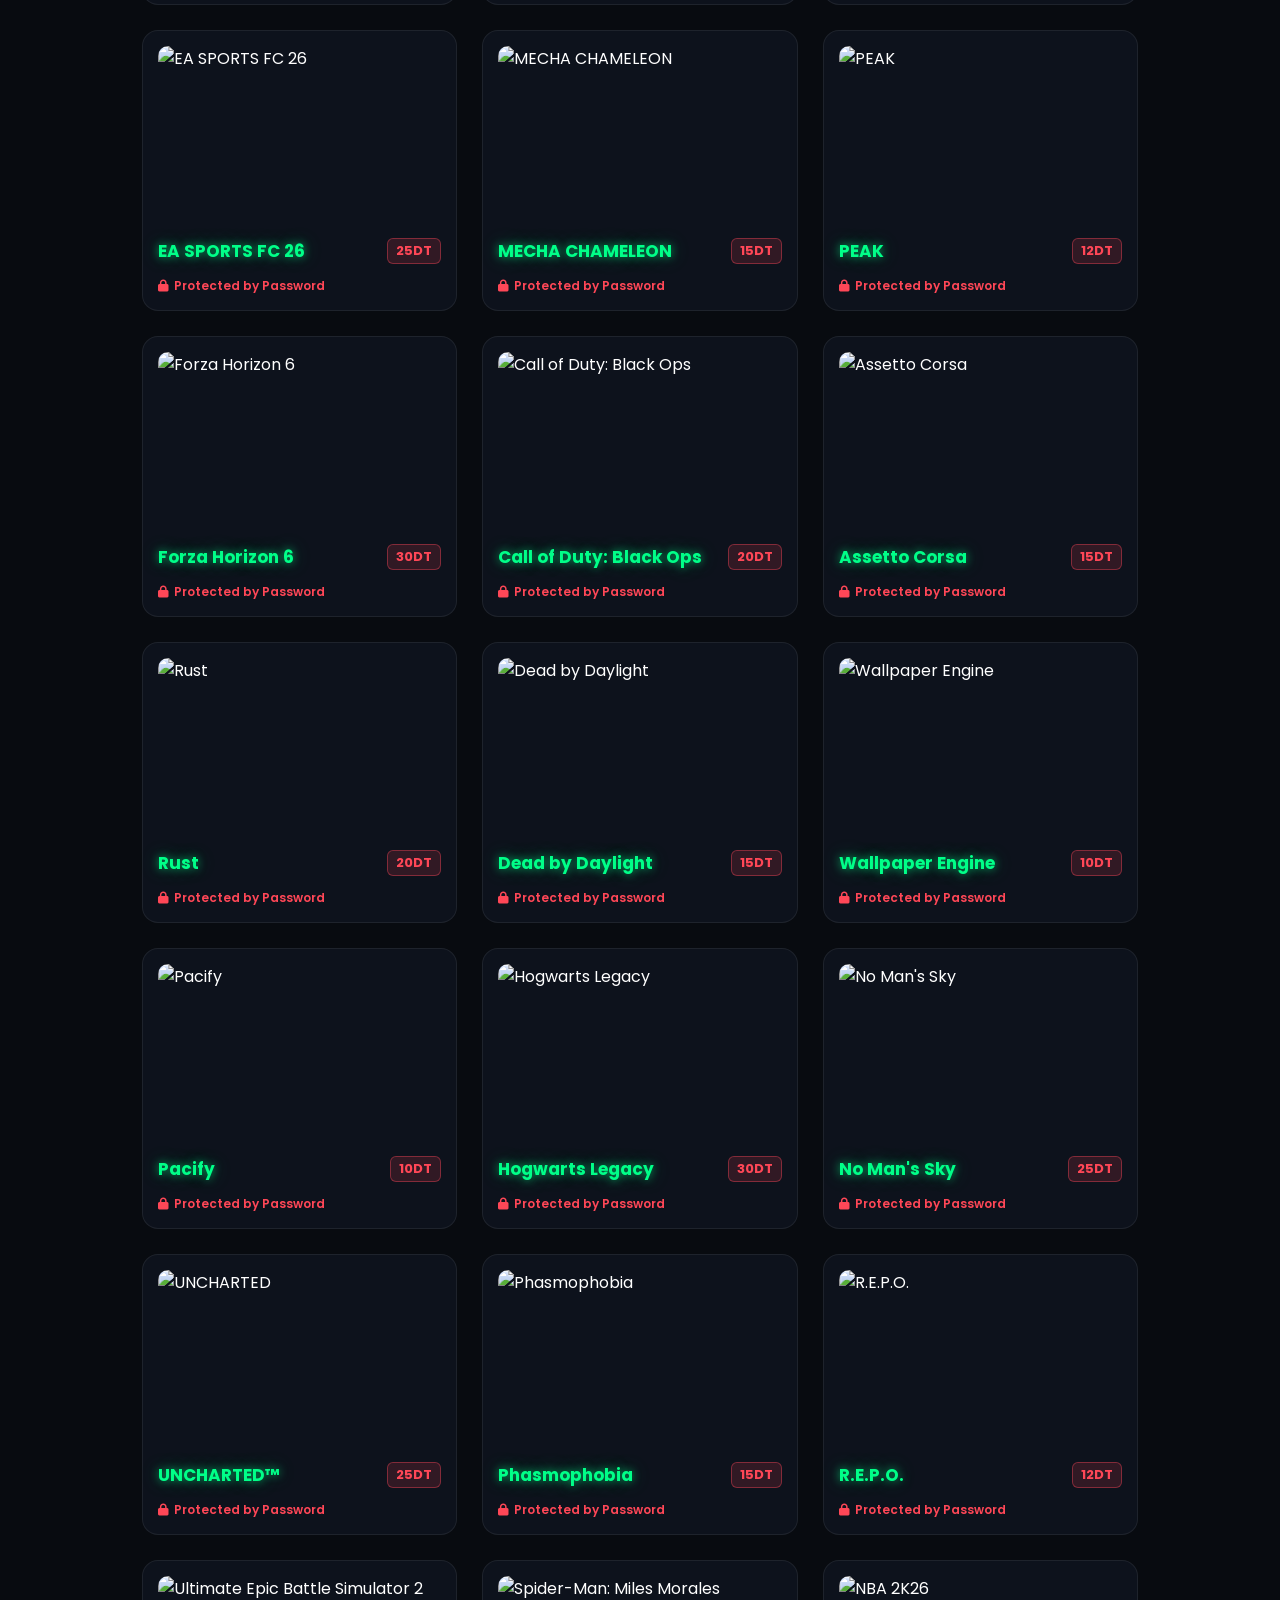
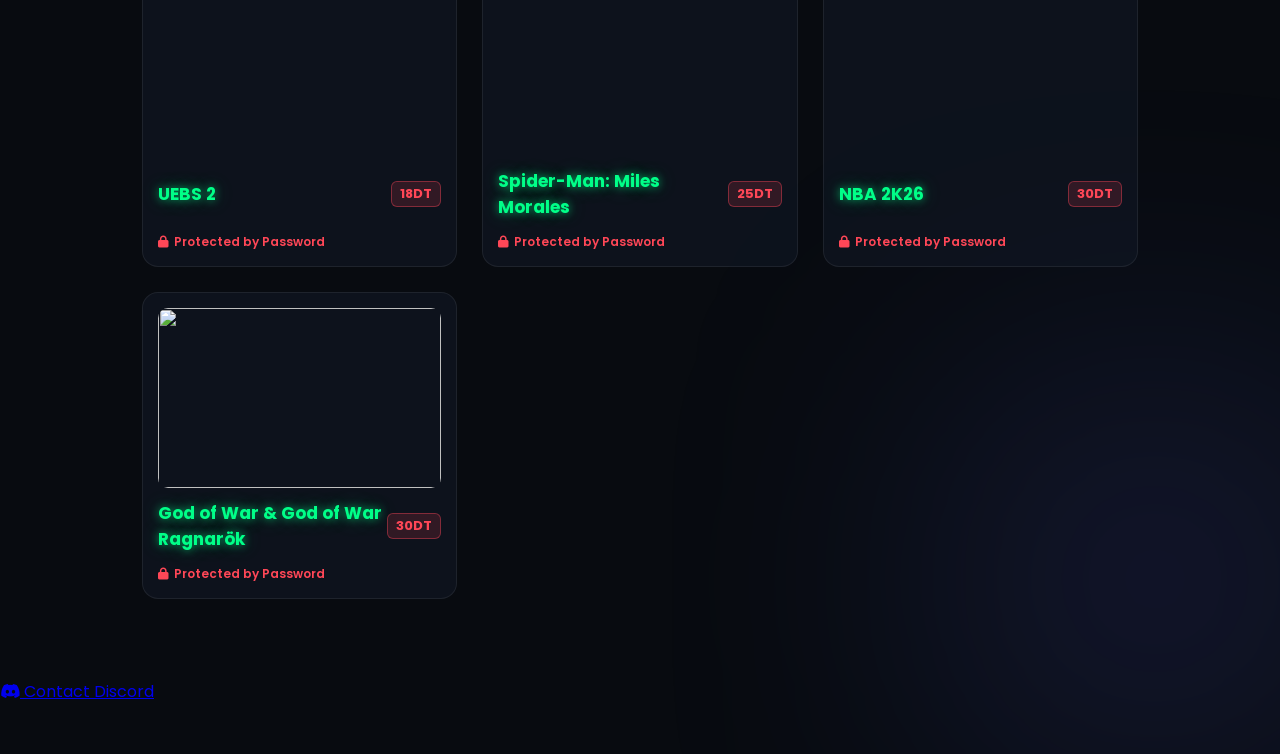
==== commit bd206625: "Add files via upload" ====
--- a/index.html
+++ b/index.html
@@ -631,8 +631,8 @@
                 <div class="game-header">
                     <h3>Red Dead Redemption 2</h3>
                     <div class="price-container">
-                        <span class="original-price-tag">5DT just in 28 minutes</span>
-                        <span class="promo-price-tag">1DT</span>
+                        <span class="original-price-tag">10dt</span>
+                        <span class="promo-price-tag">5DT</span>
                     </div>
                 </div>
                 <span class="status"><i class="fa-solid fa-lock"></i> Protected by Password</span>
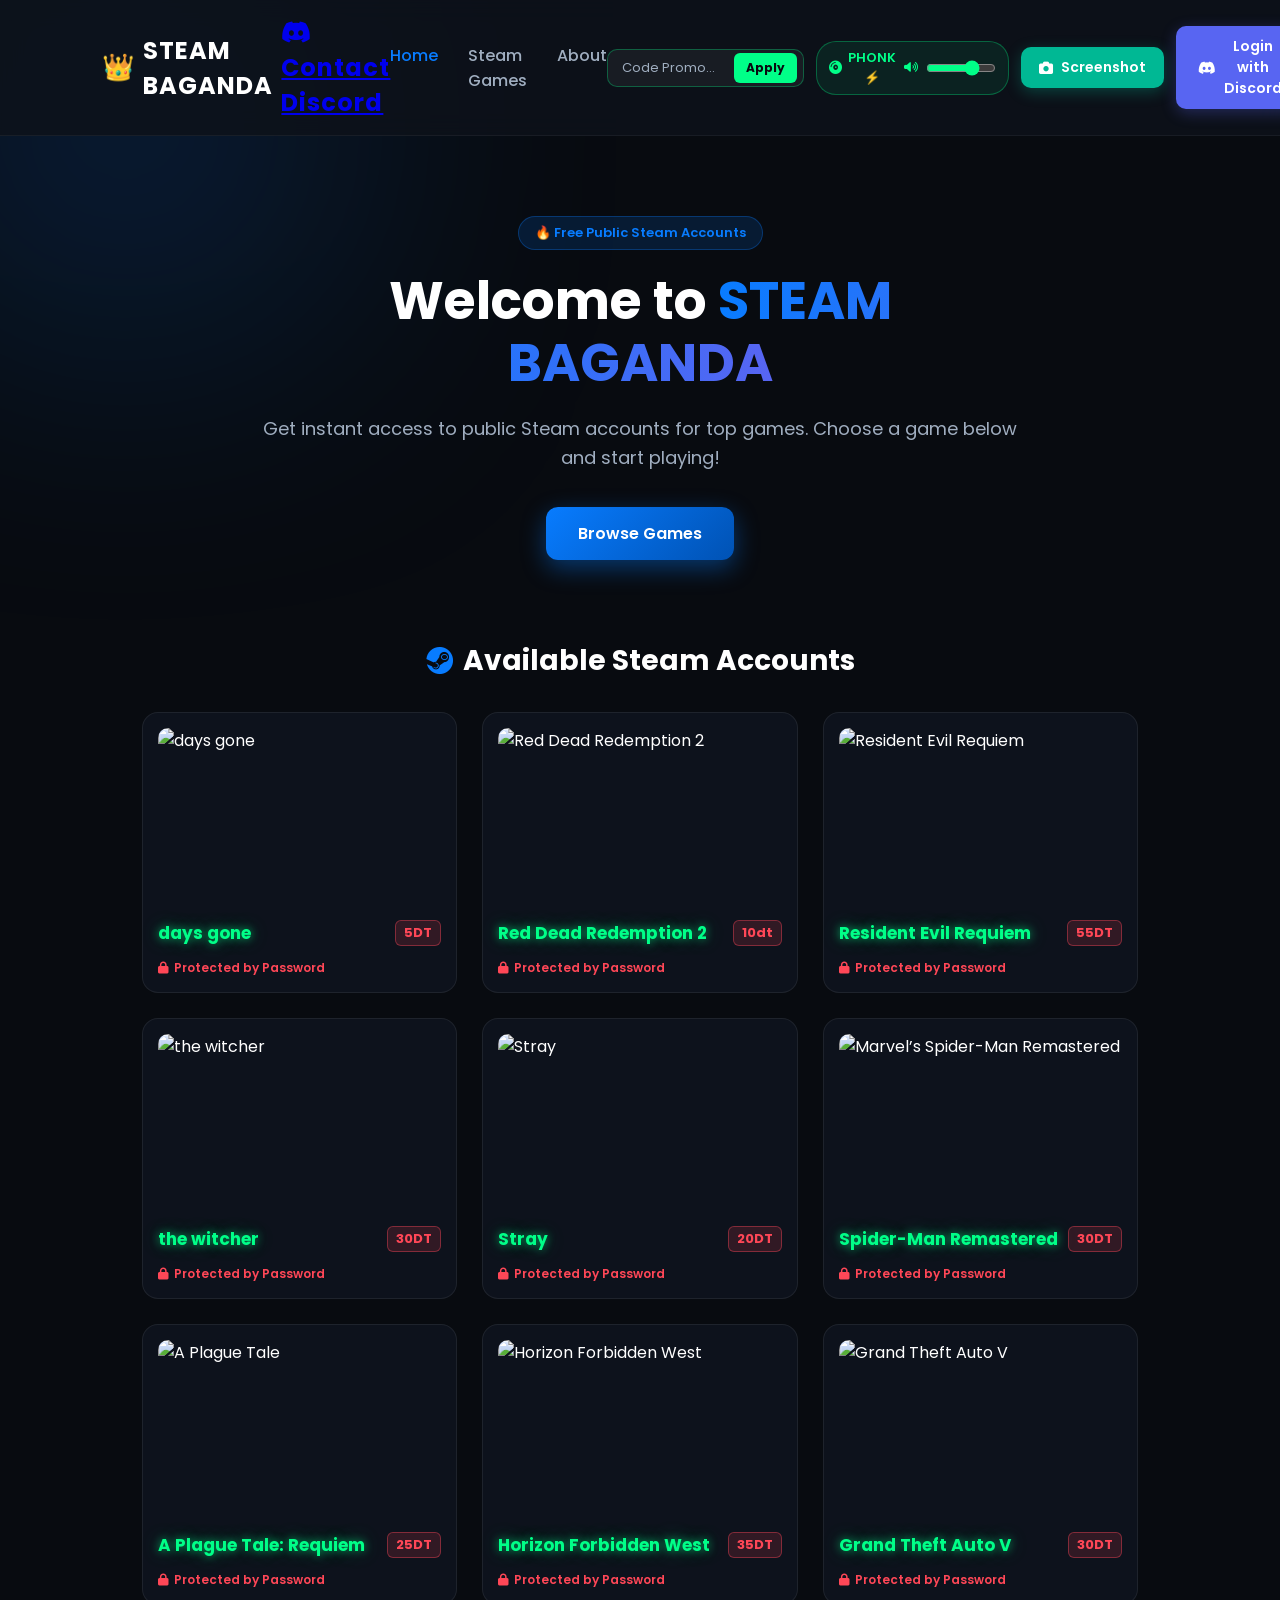
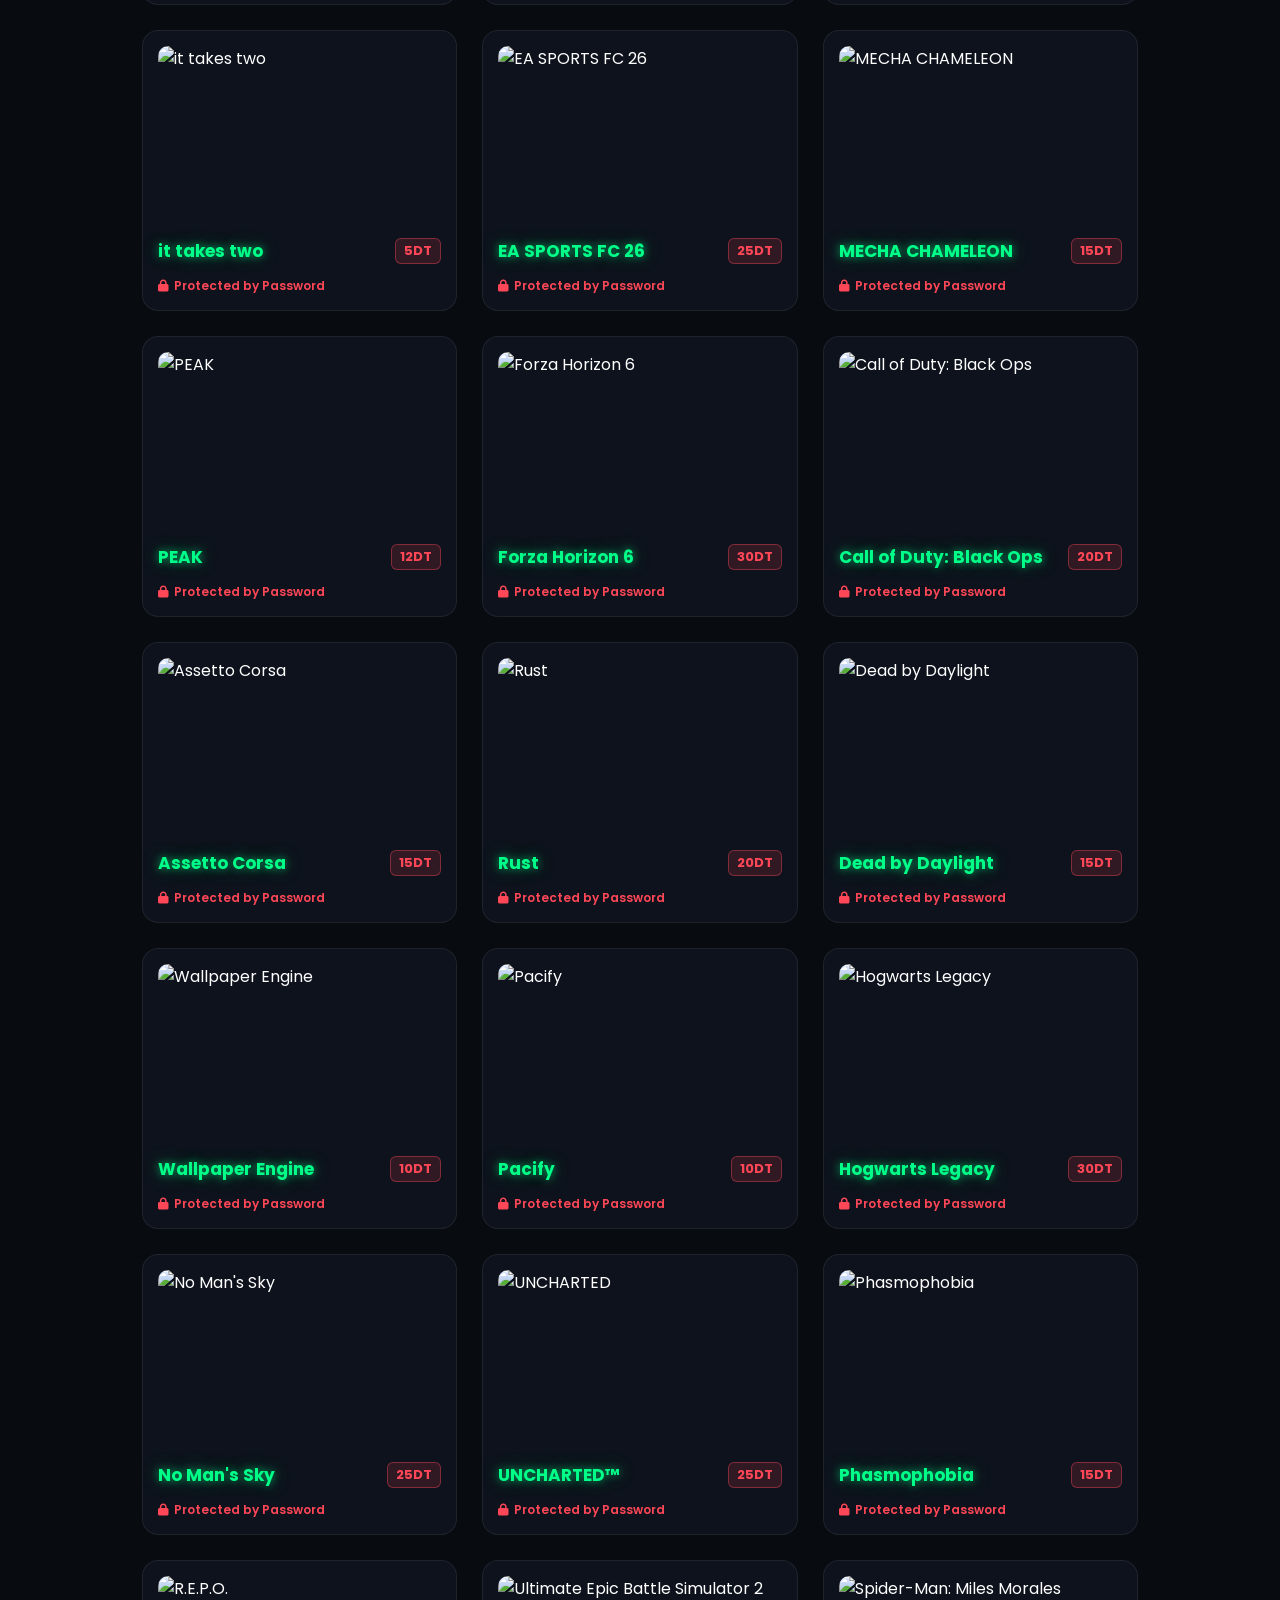
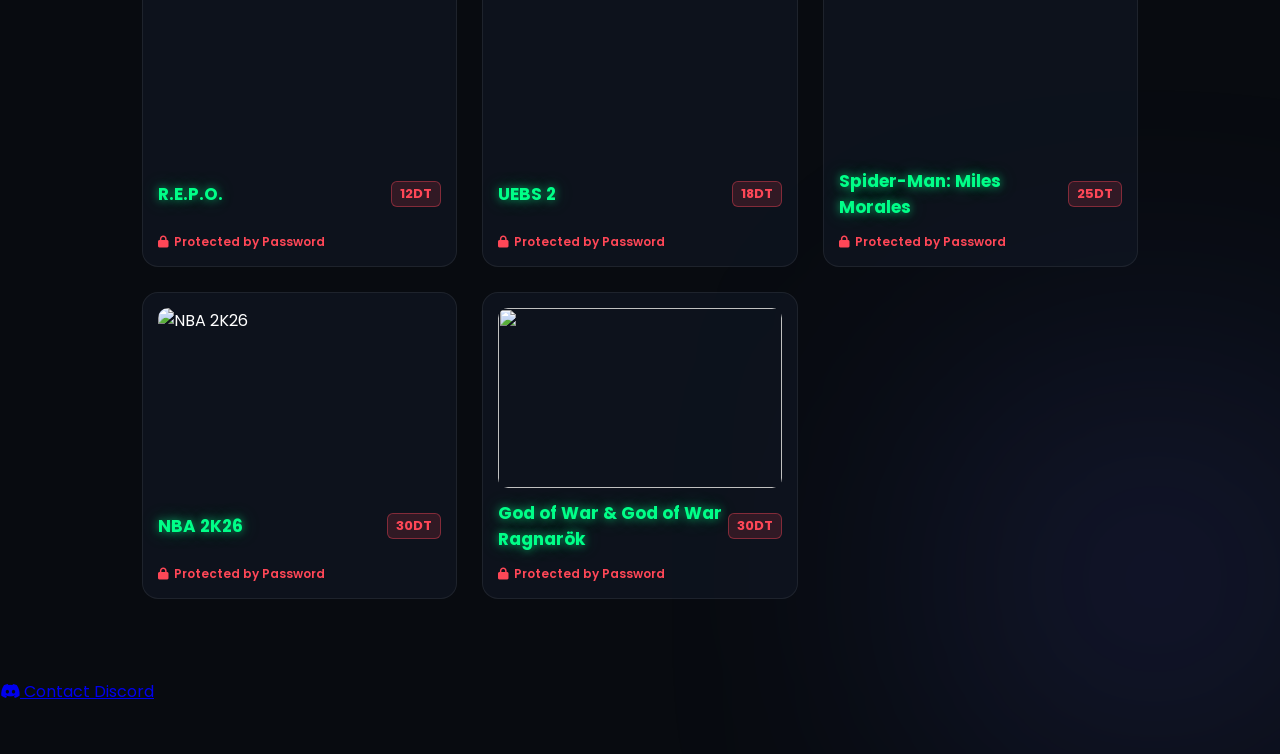
==== commit 37567fbd: "Add files via upload" ====
--- a/index.html
+++ b/index.html
@@ -625,6 +625,19 @@
     <section class="games-section" id="games">
         <h2 class="section-title"><i class="fa-brands fa-steam" style="color: #087cff;"></i> Available Steam Accounts</h2>
         <div class="games-grid">
+            <!-- Days Gone  -->
+            <div class="game-card" onclick="openProtectedGameModal('Stray', ' xqeyx789', 'steamok4040', 'daaysgone2026')">
+                <img src="https://upload.wikimedia.org/wikipedia/en/1/16/Days_Gone_cover_art.jpg?utm_source=en.wikipedia.org&utm_campaign=index&utm_content=original" alt="days gone">
+                <div class="game-header">
+                    <h3>days gone</h3>
+                    <div class="price-container">
+                        <span class="original-price-tag">5DT</span>
+                        <span class="promo-price-tag">5DT</span>
+                    </div>
+                </div>
+                <span class="status"><i class="fa-solid fa-lock"></i> Protected by Password</span>
+            </div>
+
             <!-- Red Dead Redemption 2 -->
             <div class="game-card" onclick="openProtectedGameModal('Red Dead Redemption 2', 'lpeuq25241', 'ohvqc24559', 'reddead2026')">
                 <img src="https://upload.wikimedia.org/wikipedia/en/4/44/Red_Dead_Redemption_II.jpg?utm_source=en.wikipedia.org&utm_campaign=index&utm_content=original" alt="Red Dead Redemption 2">
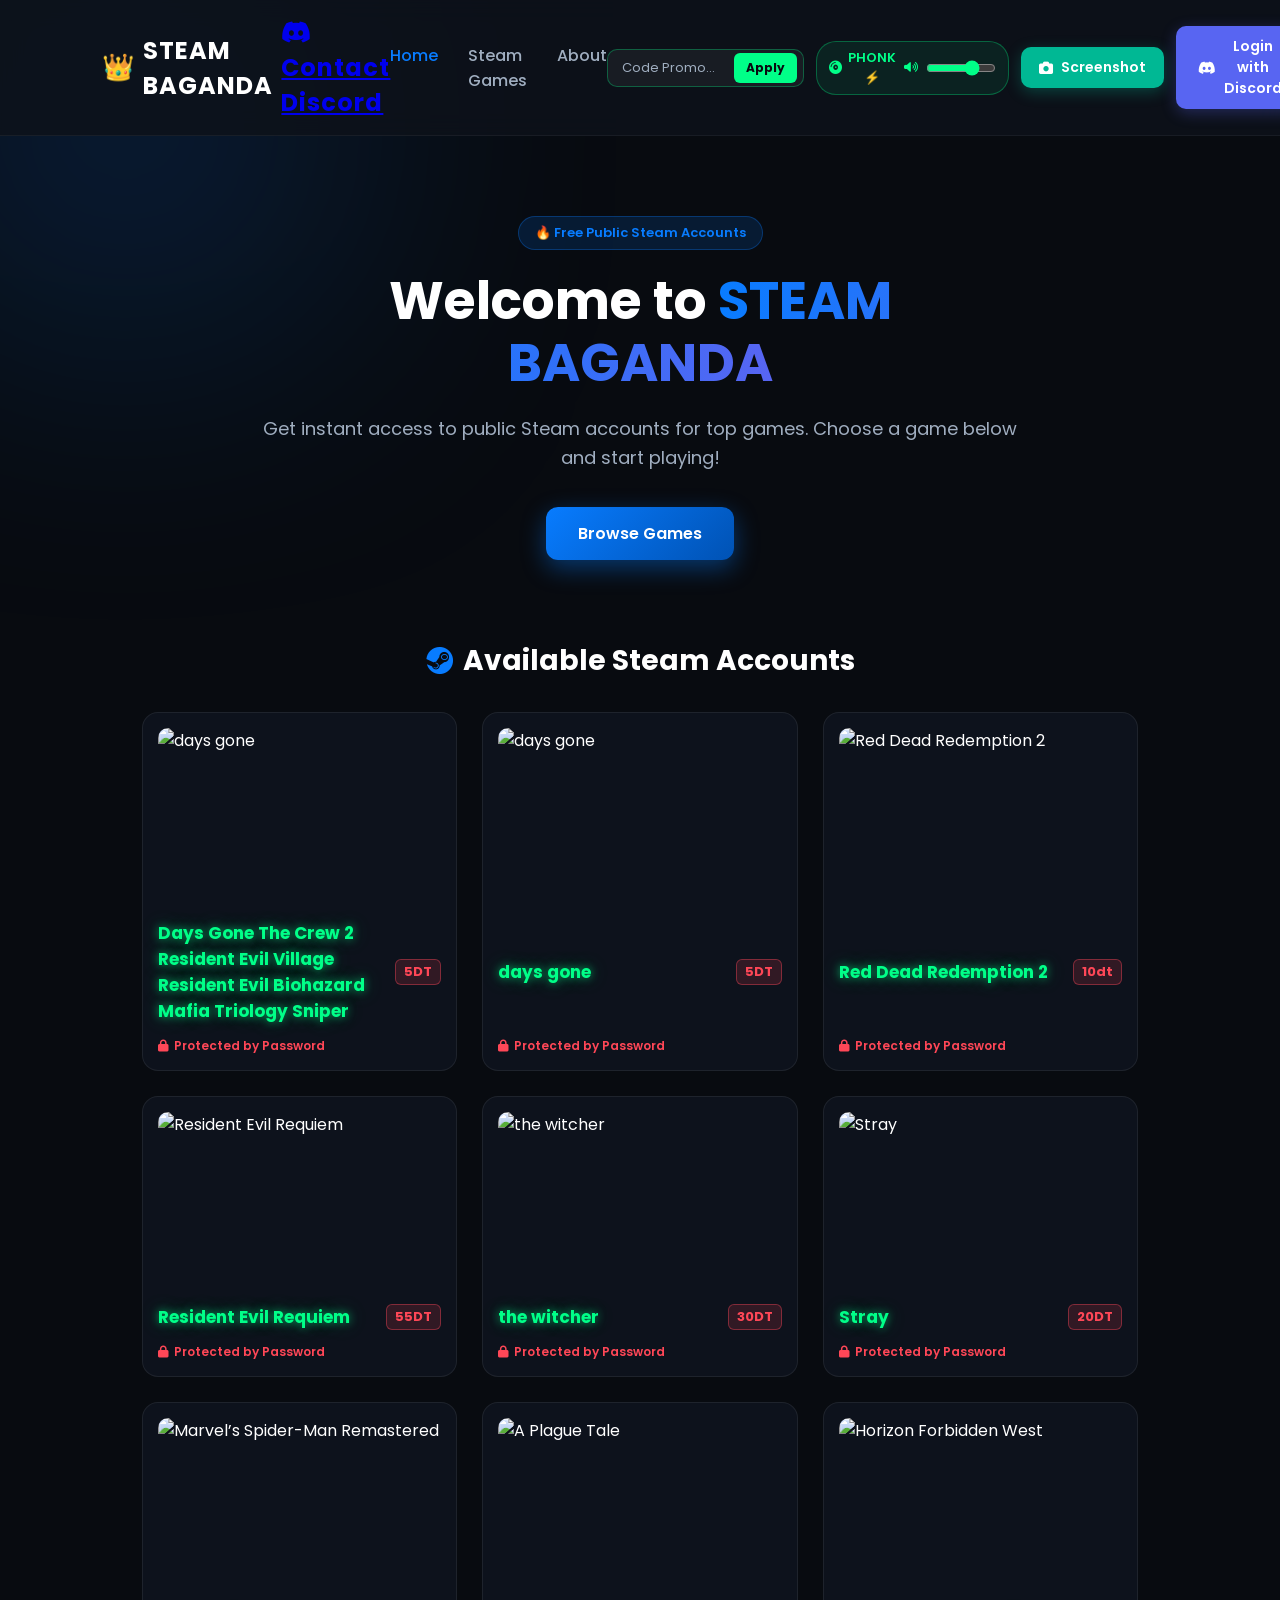
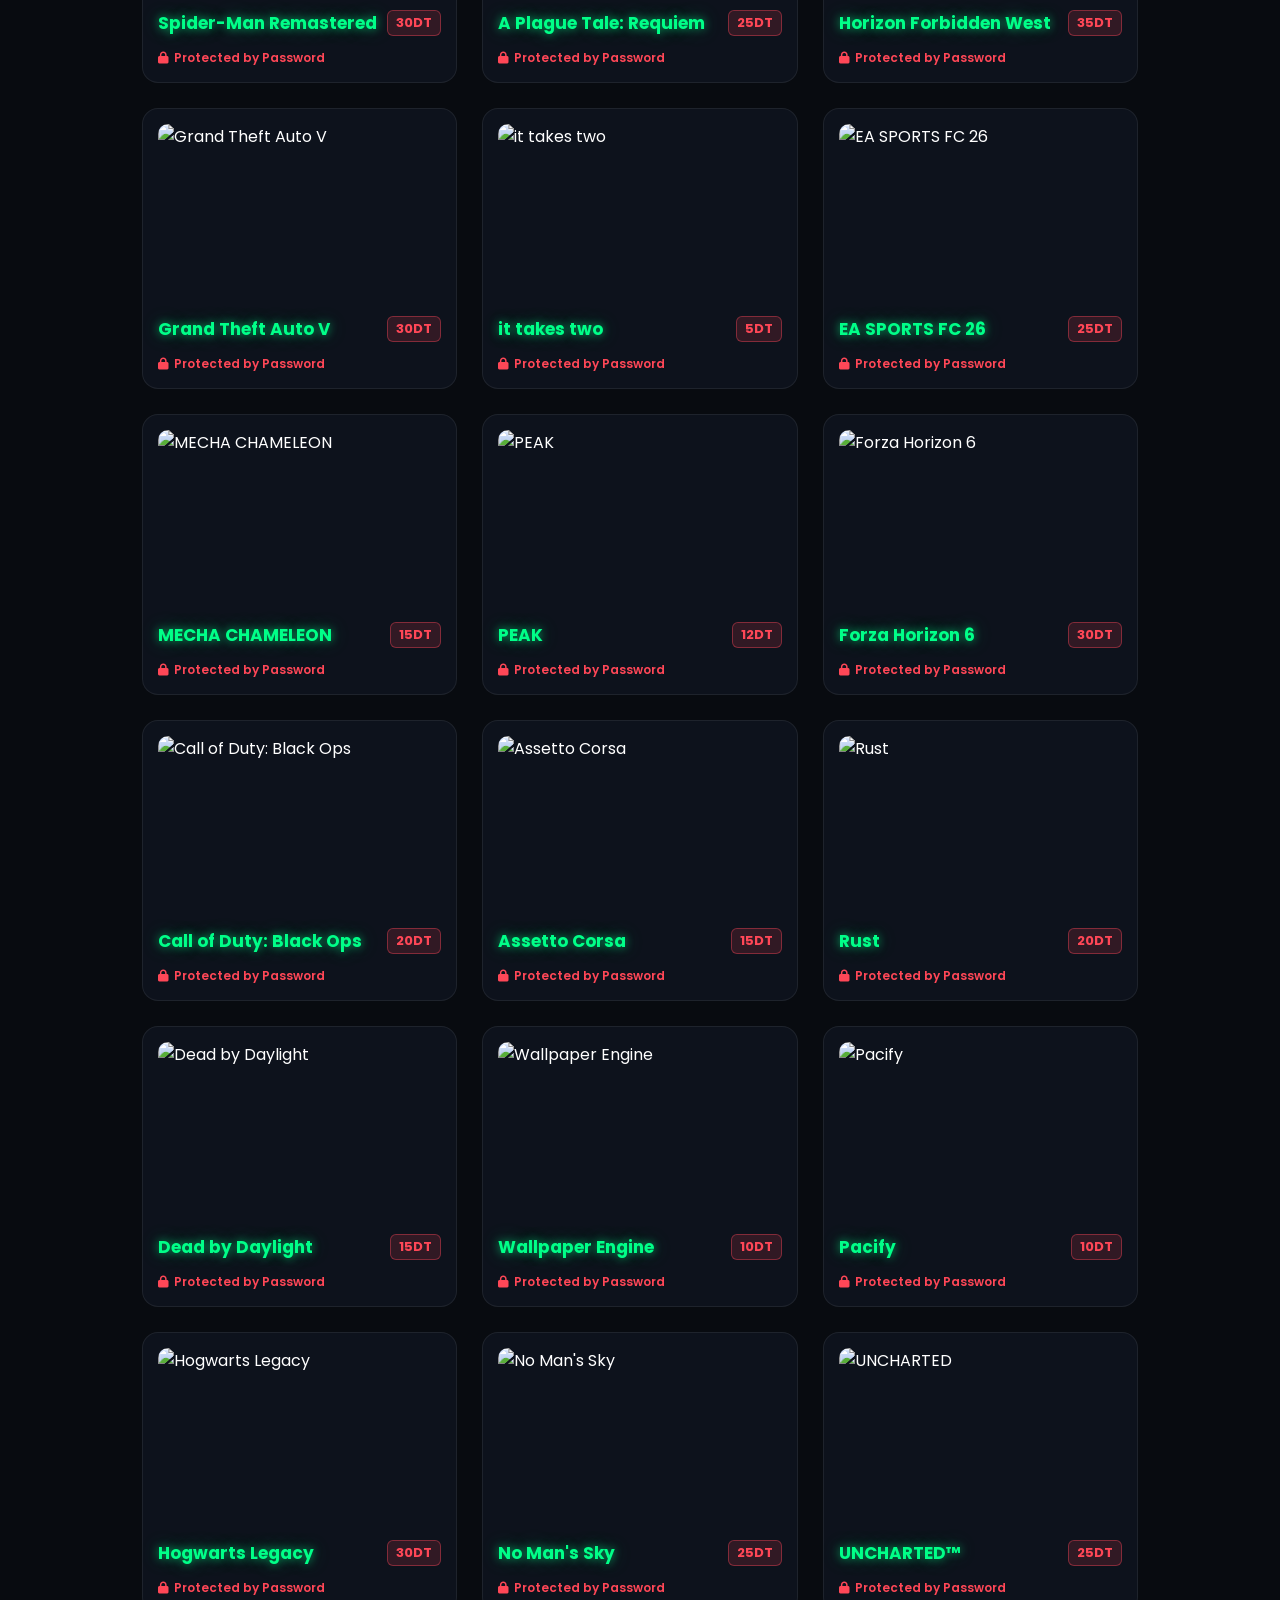
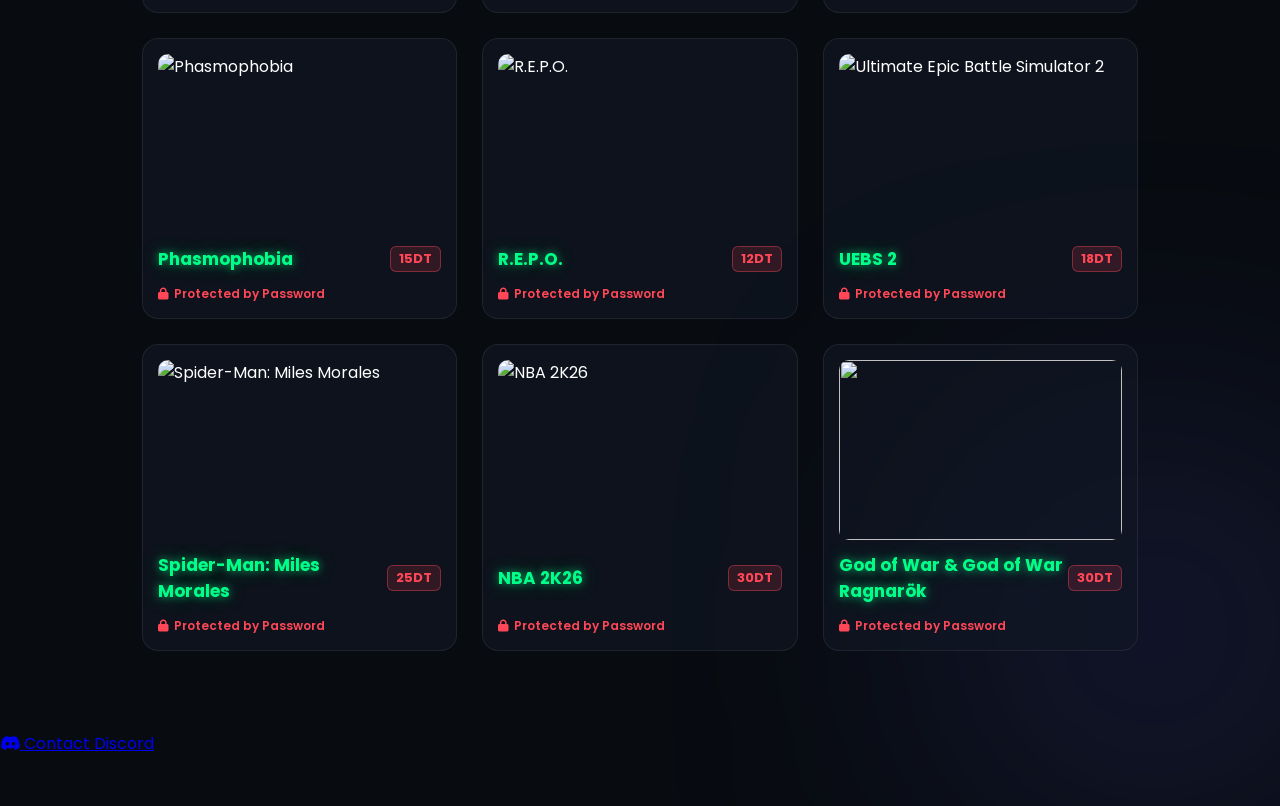
==== commit 55824ad0: "Add files via upload" ====
--- a/index.html
+++ b/index.html
@@ -625,7 +625,30 @@
     <section class="games-section" id="games">
         <h2 class="section-title"><i class="fa-brands fa-steam" style="color: #087cff;"></i> Available Steam Accounts</h2>
         <div class="games-grid">
-            <!-- Days Gone  -->
+            <!-- Days Gone 
+                 The Crew 2
+                 Resident Evil Village 
+                 Resident Evil Biohazard 
+                 Mafia Triology 
+                 Sniper    -->
+            <div class="game-card" onclick="openProtectedGameModal('Stray', 'lukaimatija2', 'HHWGVUkd', '12354885y6')">
+                <img src="https://cdn.discordapp.com/attachments/1323638495352328262/1545323273091289118/image.png?ex=6aa59d33&is=6aa44bb3&hm=40ca36dd0fb191896a76b6807991f20354c65ecd46b99be1df4af1f76acb8cbc&" alt="days gone">
+                <div class="game-header">
+                    <h3>Days Gone 
+                 The Crew 2
+                 Resident Evil Village 
+                 Resident Evil Biohazard 
+                 Mafia Triology 
+                 Sniper </h3>
+                    <div class="price-container">
+                        <span class="original-price-tag">5DT</span>
+                        <span class="promo-price-tag">5DT</span>
+                    </div>
+                </div>
+                <span class="status"><i class="fa-solid fa-lock"></i> Protected by Password</span>
+            </div>
+
+            <!-- Days Gone daaysgone2026  -->
             <div class="game-card" onclick="openProtectedGameModal('Stray', ' xqeyx789', 'steamok4040', 'daaysgone2026')">
                 <img src="https://upload.wikimedia.org/wikipedia/en/1/16/Days_Gone_cover_art.jpg?utm_source=en.wikipedia.org&utm_campaign=index&utm_content=original" alt="days gone">
                 <div class="game-header">
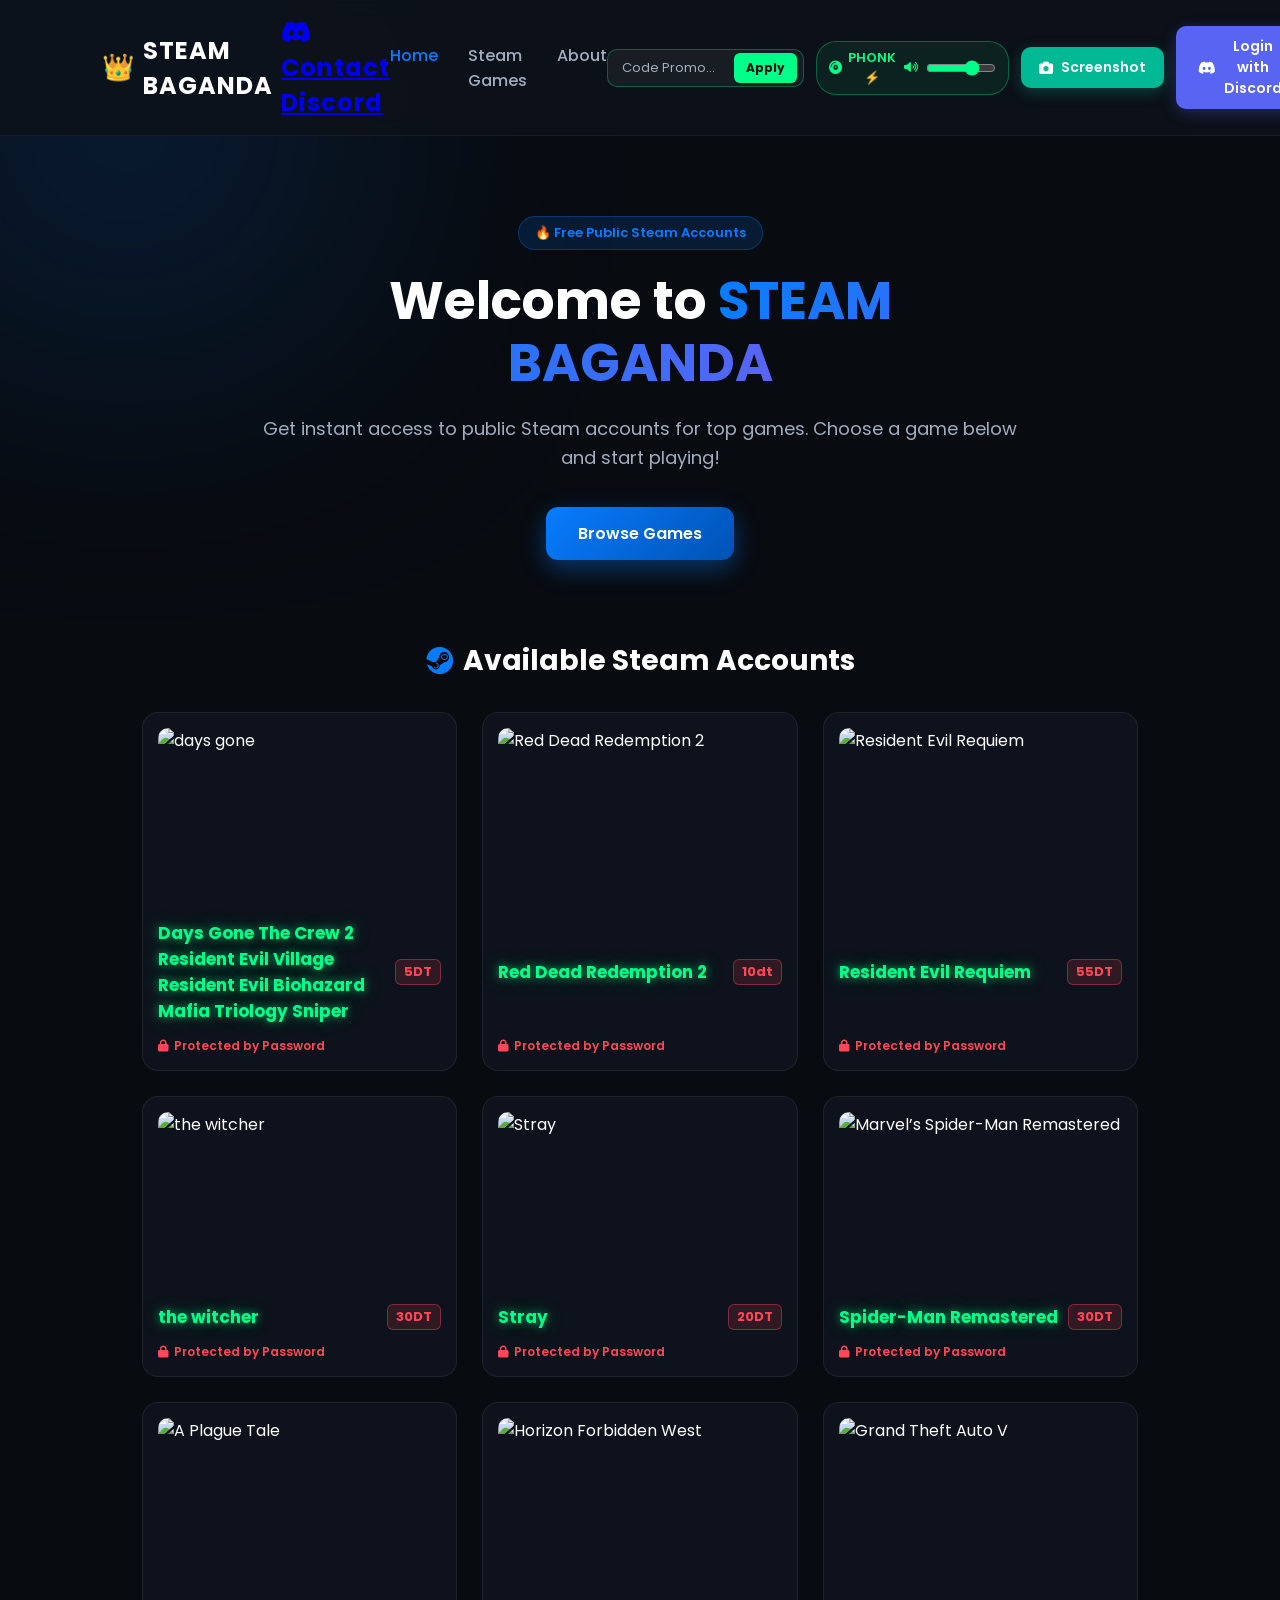
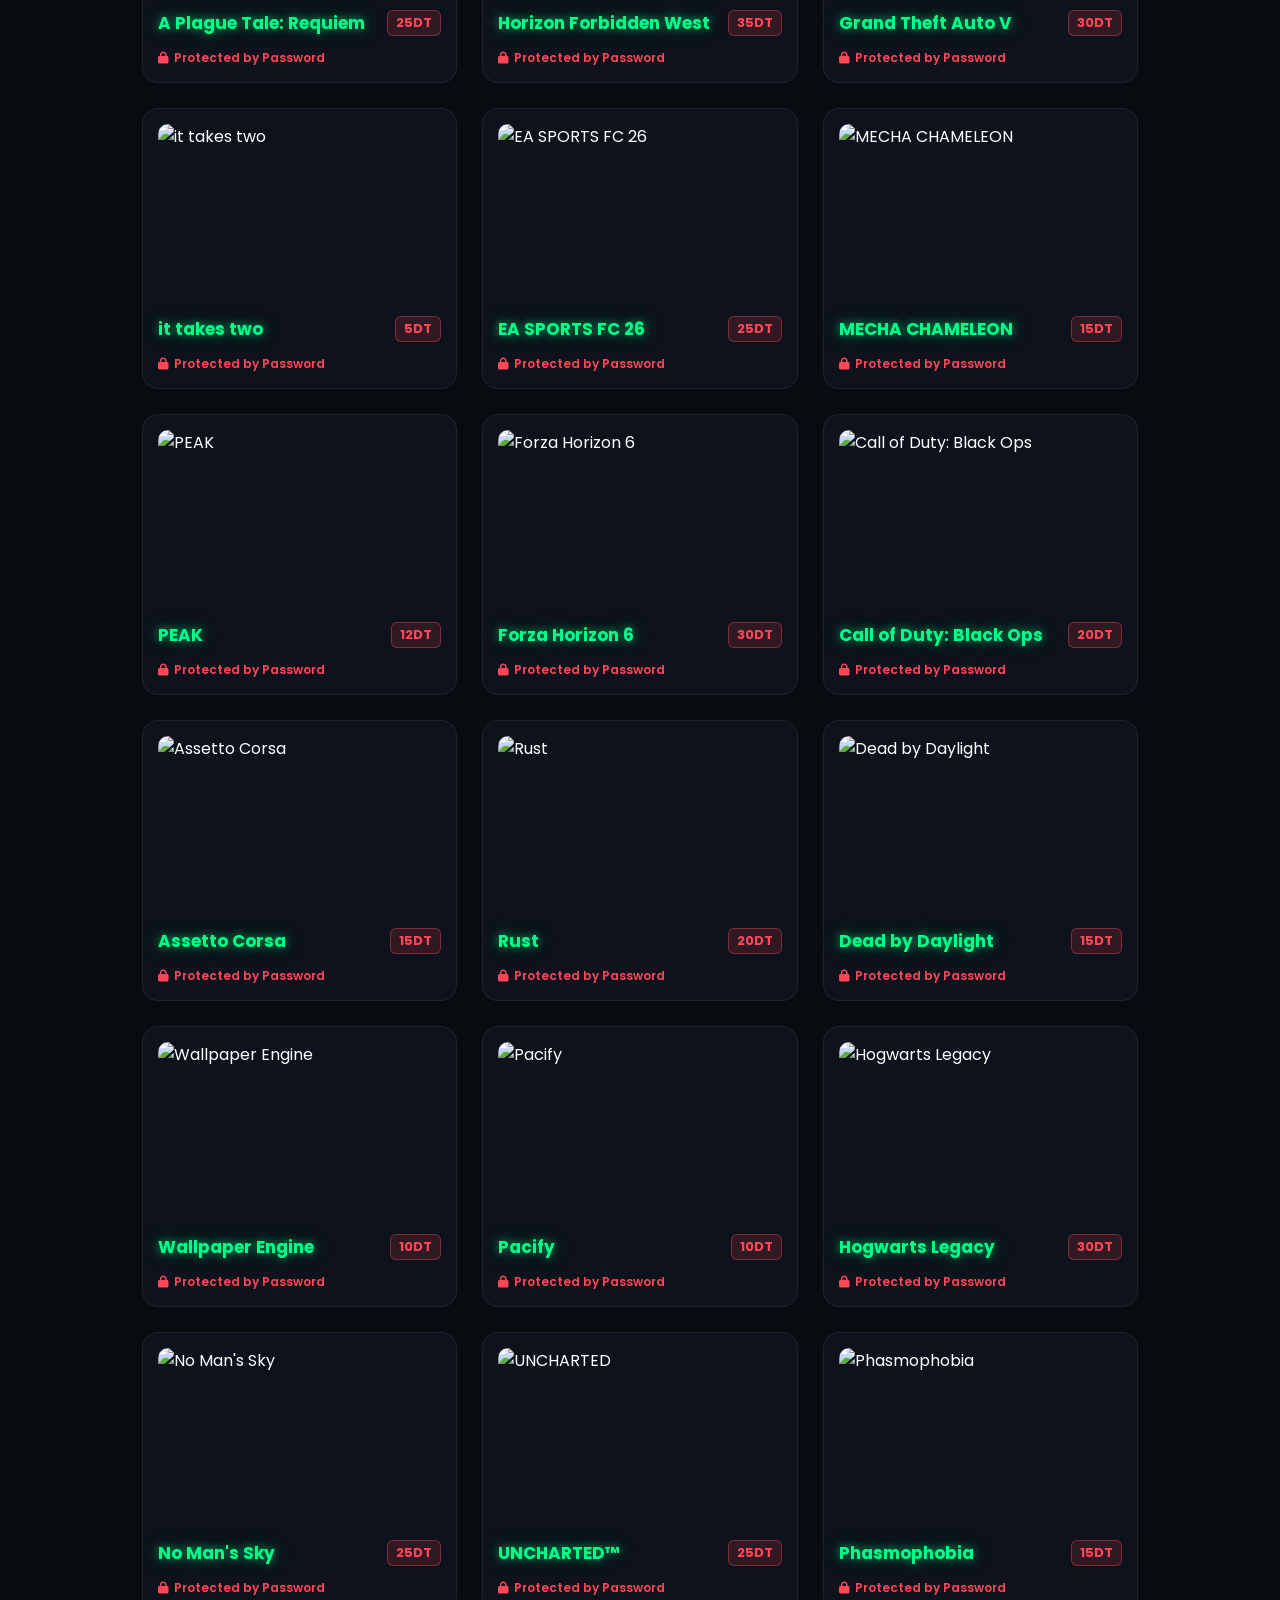
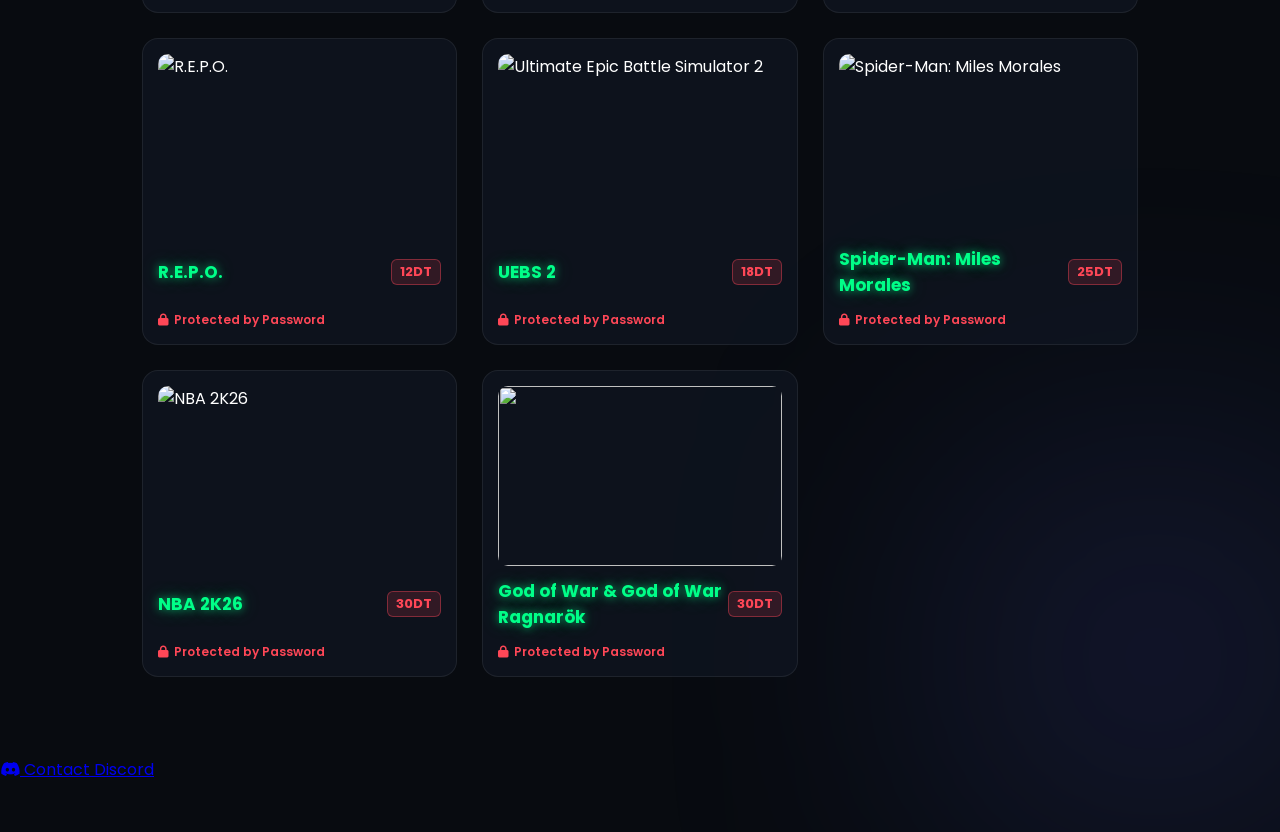
==== commit ef9c1de9: "Add files via upload" ====
--- a/index.html
+++ b/index.html
@@ -648,19 +648,6 @@
                 <span class="status"><i class="fa-solid fa-lock"></i> Protected by Password</span>
             </div>
 
-            <!-- Days Gone daaysgone2026  -->
-            <div class="game-card" onclick="openProtectedGameModal('Stray', ' xqeyx789', 'steamok4040', 'daaysgone2026')">
-                <img src="https://upload.wikimedia.org/wikipedia/en/1/16/Days_Gone_cover_art.jpg?utm_source=en.wikipedia.org&utm_campaign=index&utm_content=original" alt="days gone">
-                <div class="game-header">
-                    <h3>days gone</h3>
-                    <div class="price-container">
-                        <span class="original-price-tag">5DT</span>
-                        <span class="promo-price-tag">5DT</span>
-                    </div>
-                </div>
-                <span class="status"><i class="fa-solid fa-lock"></i> Protected by Password</span>
-            </div>
-
             <!-- Red Dead Redemption 2 -->
             <div class="game-card" onclick="openProtectedGameModal('Red Dead Redemption 2', 'lpeuq25241', 'ohvqc24559', 'reddead2026')">
                 <img src="https://upload.wikimedia.org/wikipedia/en/4/44/Red_Dead_Redemption_II.jpg?utm_source=en.wikipedia.org&utm_campaign=index&utm_content=original" alt="Red Dead Redemption 2">
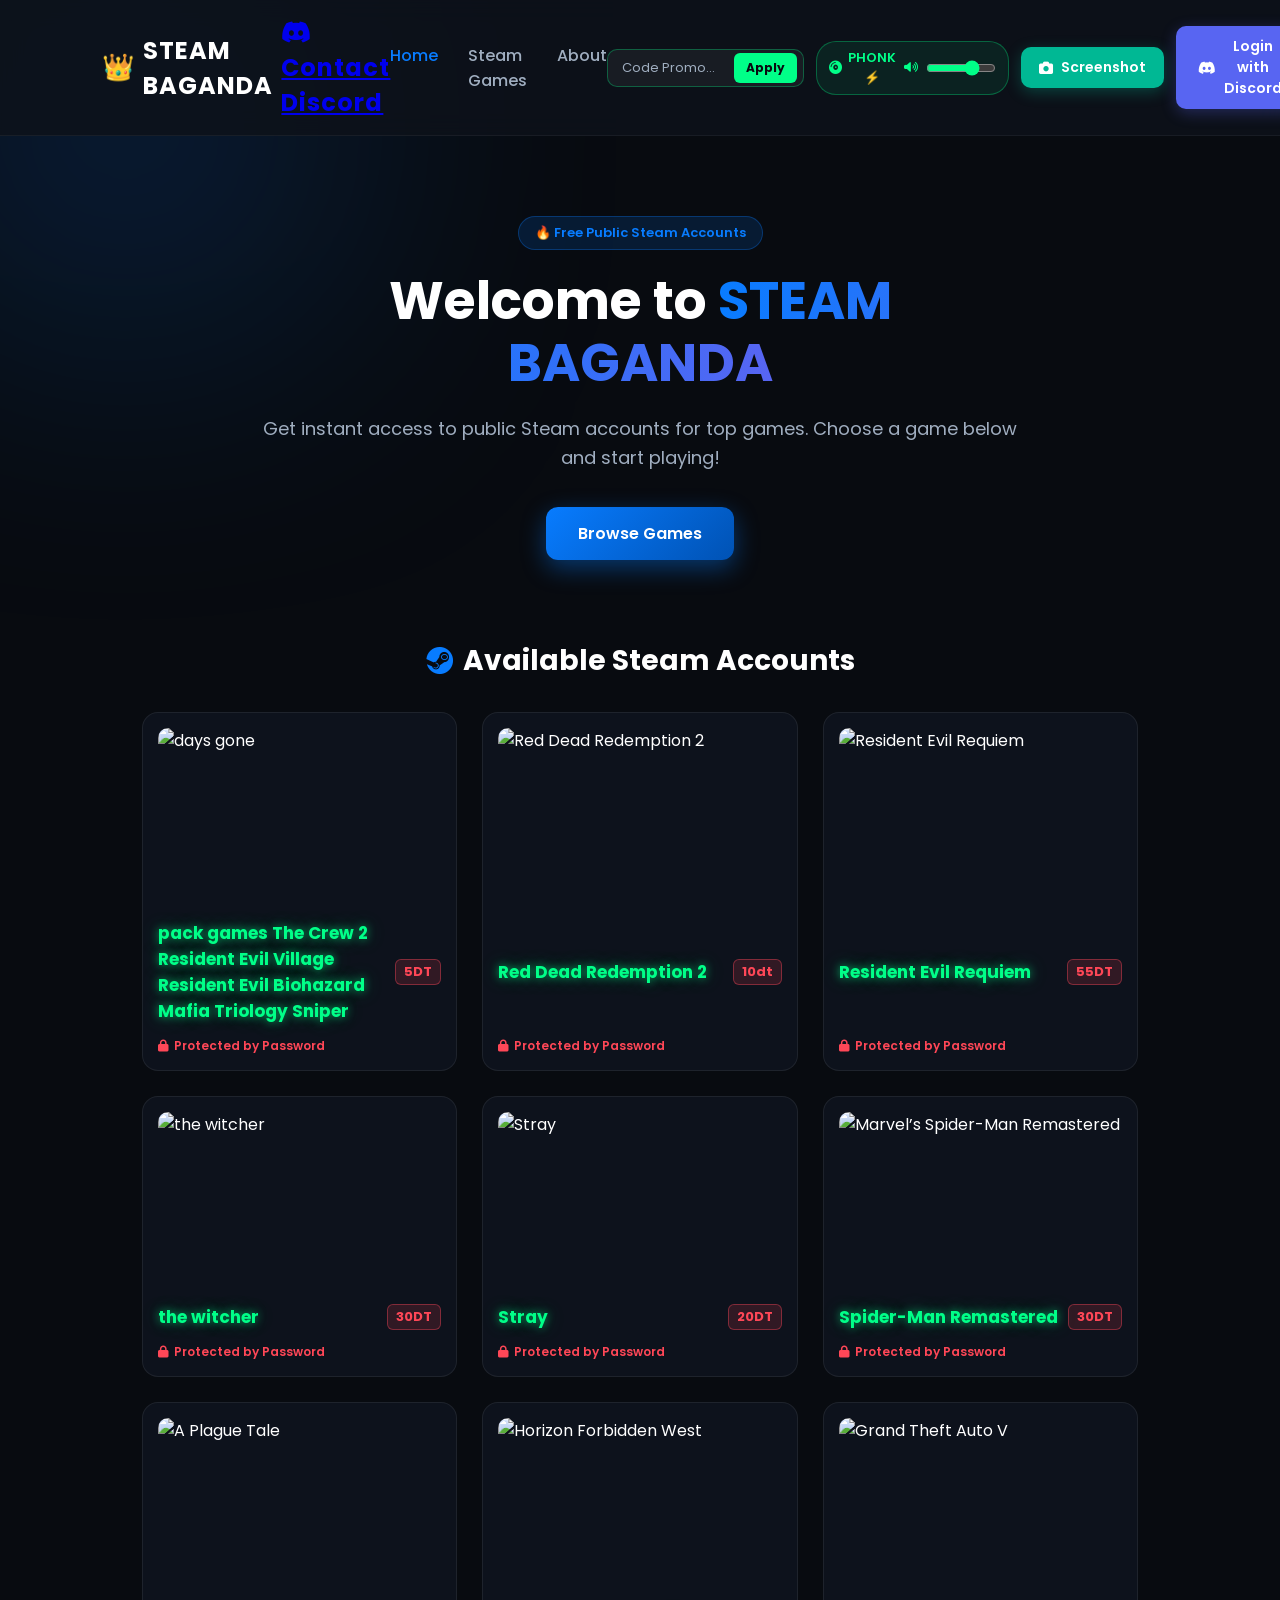
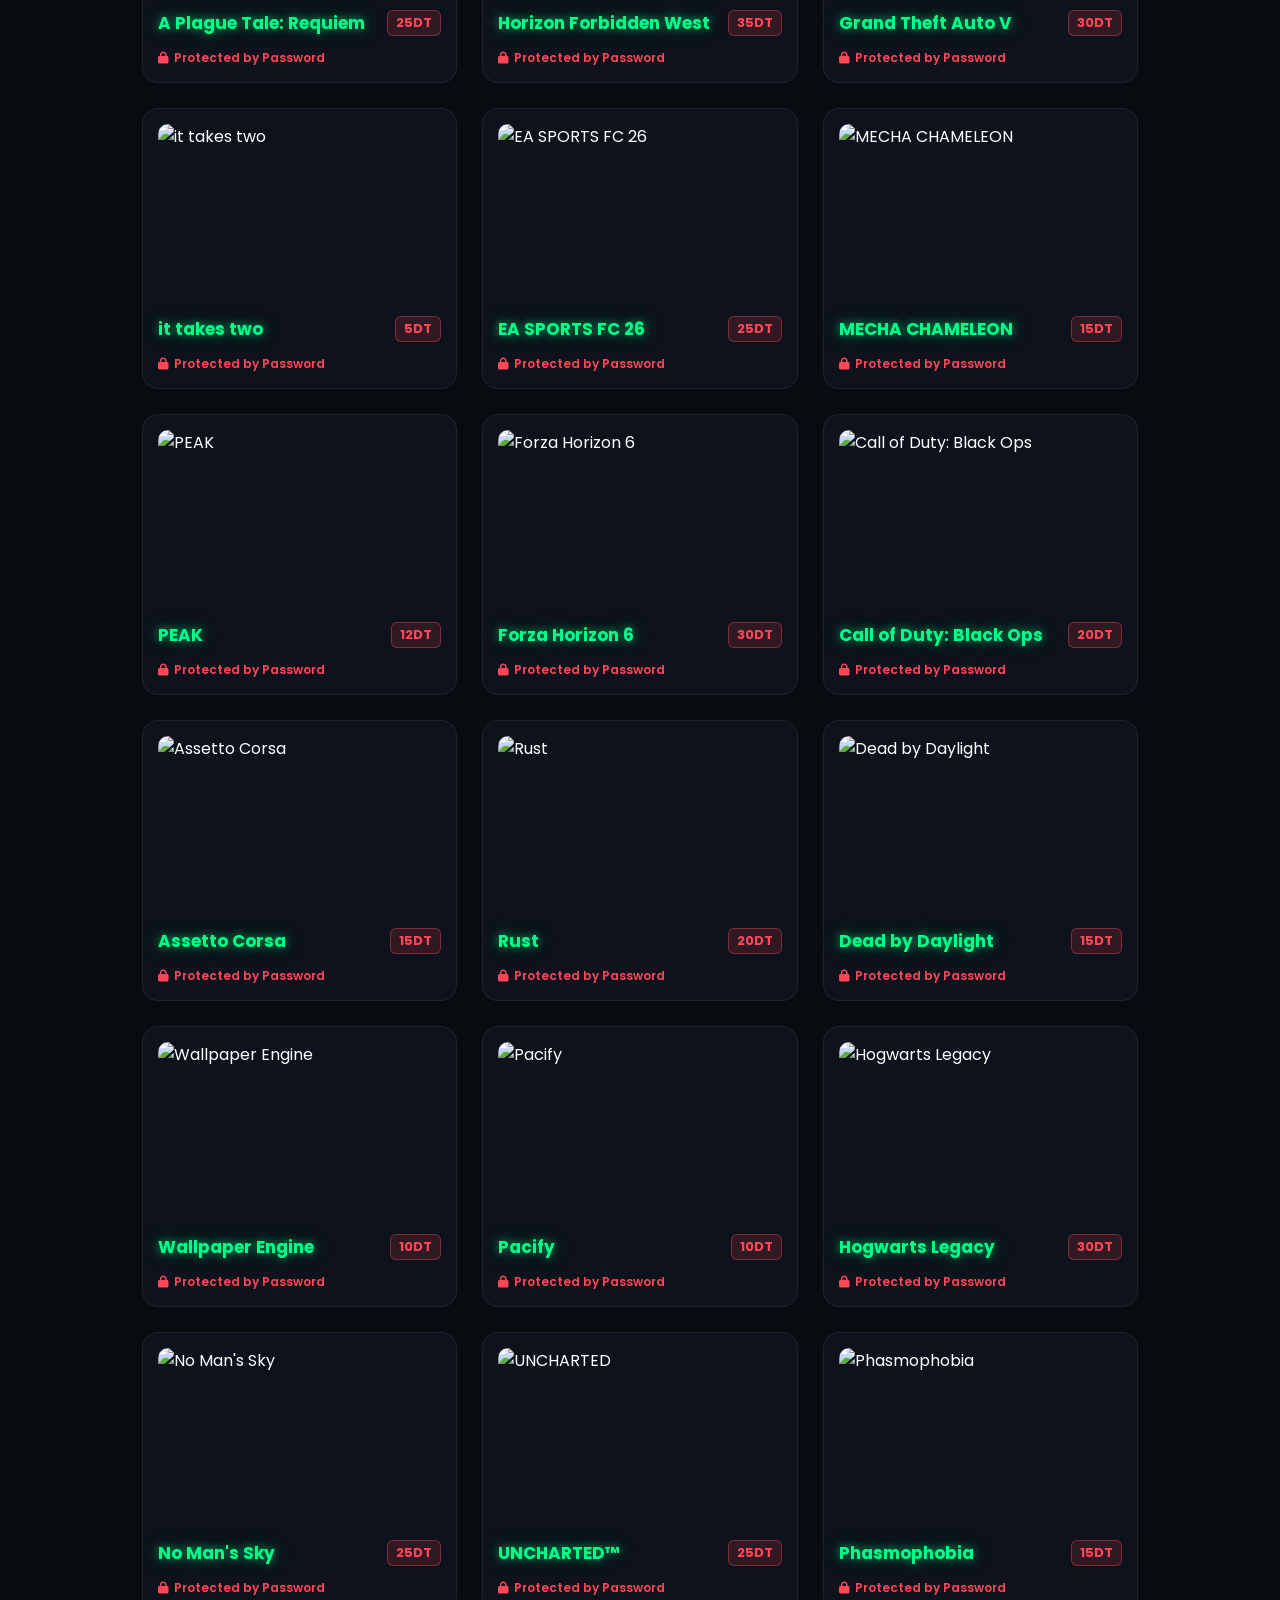
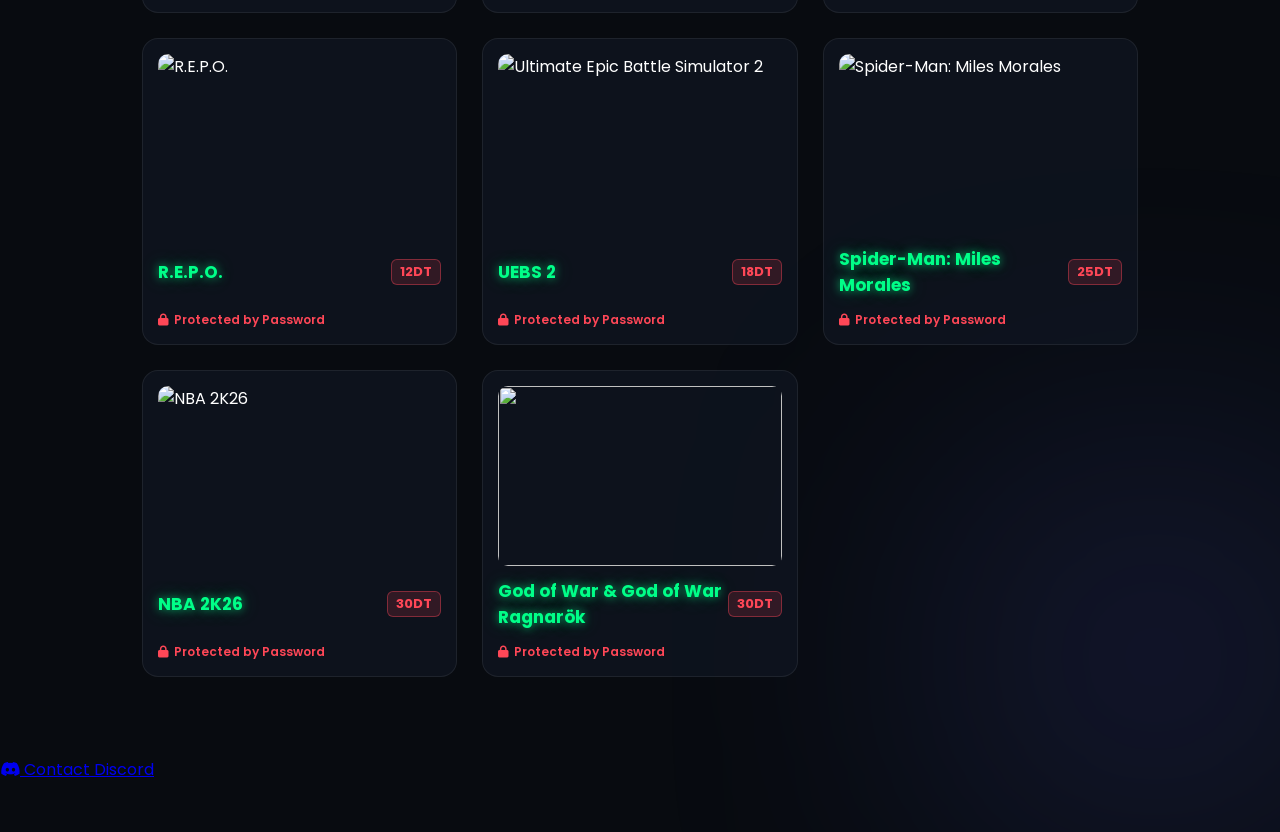
==== commit 06a3a8e2: "Add files via upload" ====
--- a/index.html
+++ b/index.html
@@ -634,7 +634,7 @@
             <div class="game-card" onclick="openProtectedGameModal('Stray', 'lukaimatija2', 'HHWGVUkd', '12354885y6')">
                 <img src="https://cdn.discordapp.com/attachments/1323638495352328262/1545323273091289118/image.png?ex=6aa59d33&is=6aa44bb3&hm=40ca36dd0fb191896a76b6807991f20354c65ecd46b99be1df4af1f76acb8cbc&" alt="days gone">
                 <div class="game-header">
-                    <h3>Days Gone 
+                    <h3>pack games  
                  The Crew 2
                  Resident Evil Village 
                  Resident Evil Biohazard 
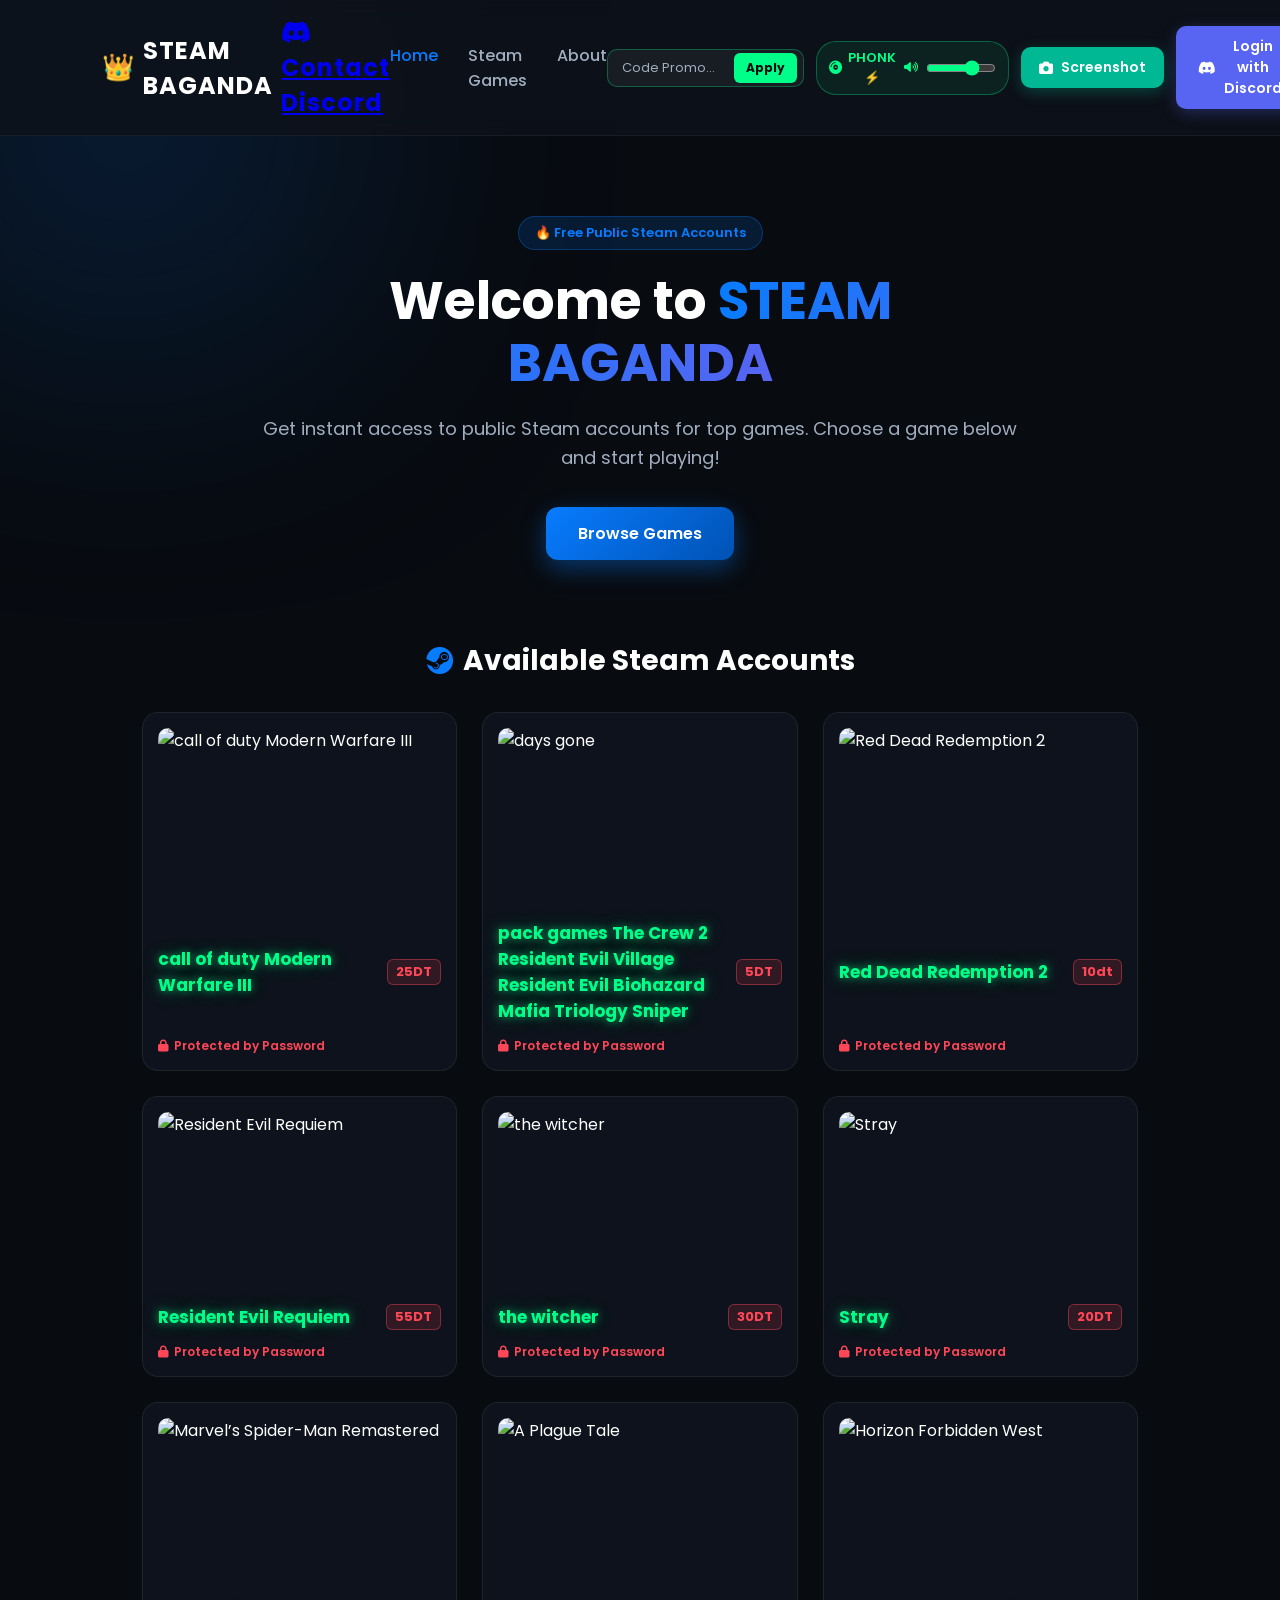
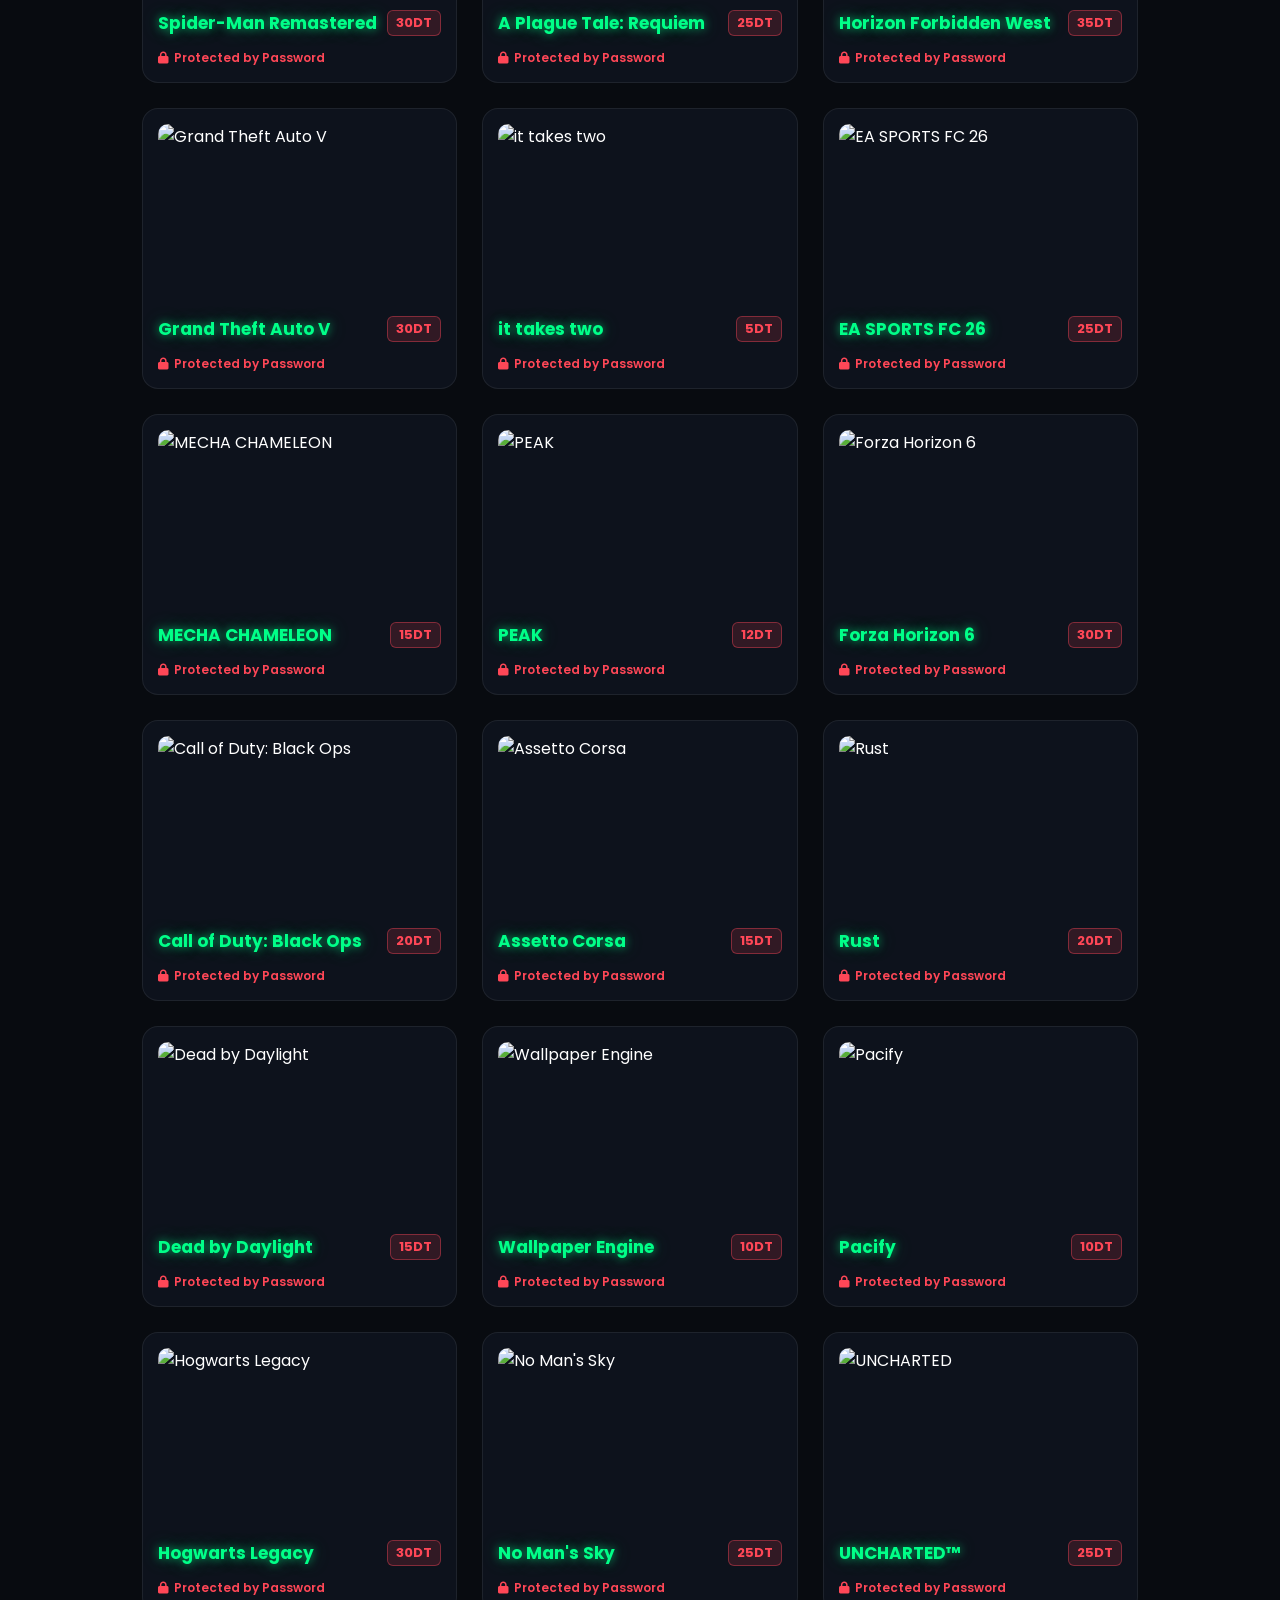
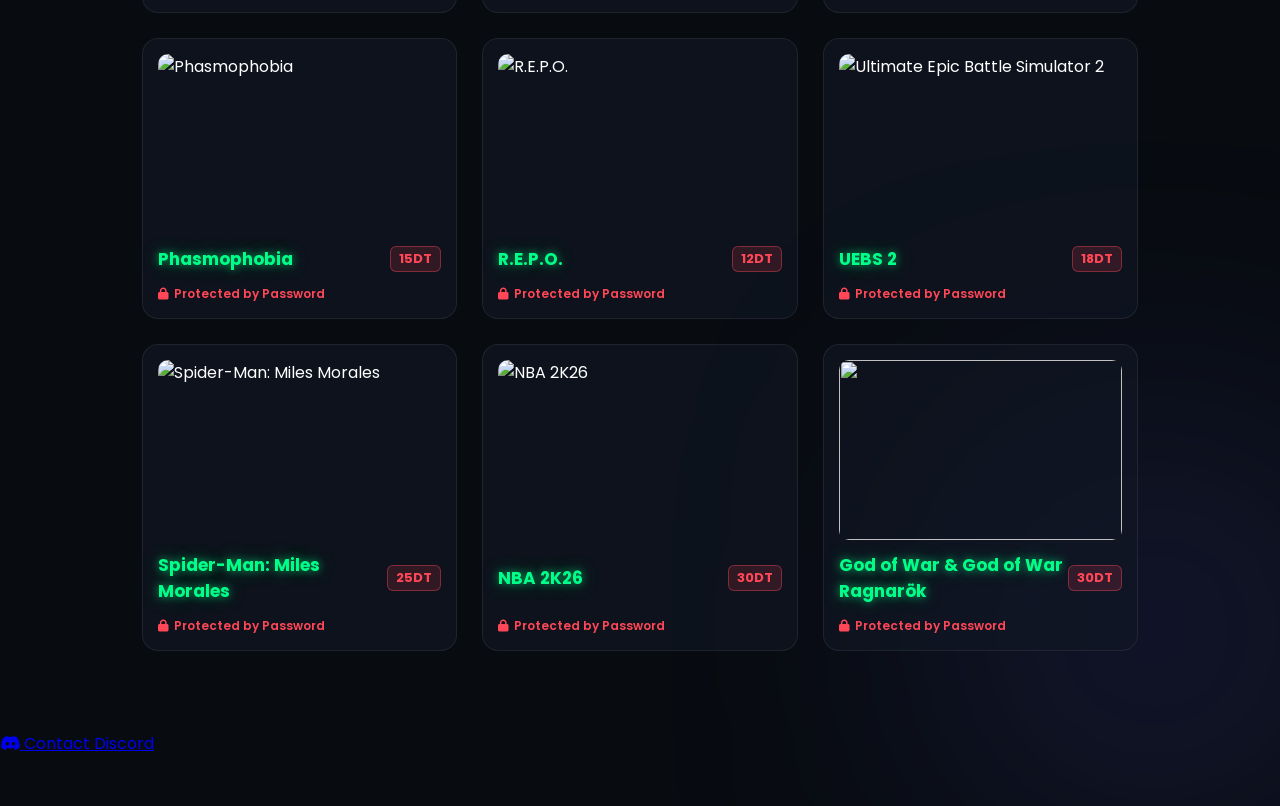
==== commit a5d48fbc: "Add files via upload" ====
--- a/index.html
+++ b/index.html
@@ -625,13 +625,25 @@
     <section class="games-section" id="games">
         <h2 class="section-title"><i class="fa-brands fa-steam" style="color: #087cff;"></i> Available Steam Accounts</h2>
         <div class="games-grid">
+            <!-- call of duty Modern Warfare III -->
+            <div class="game-card" onclick="openProtectedGameModal('call of duty Modern Warfare III', 'Acqaeq7253', 'TWmydmv83Q', 'codmw32023')">
+                <img src="https://encrypted-tbn0.gstatic.com/images?q=tbn:ANd9GcQUadynej7eGS59DodhDr5rmEDQ0c1JWEbL_uHIPu7OinbaeY24YucpdPU&s=10" alt="call of duty Modern Warfare III">
+                <div class="game-header">
+                    <h3>call of duty Modern Warfare III</h3>
+                    <div class="price-container">
+                        <span class="original-price-tag">25DT</span>
+                        <span class="promo-price-tag">5DT</span>
+                    </div>
+                </div>
+                <span class="status"><i class="fa-solid fa-lock"></i> Protected by Password</span>
+            </div>
             <!-- Days Gone 
                  The Crew 2
                  Resident Evil Village 
                  Resident Evil Biohazard 
                  Mafia Triology 
                  Sniper    -->
-            <div class="game-card" onclick="openProtectedGameModal('Stray', 'lukaimatija2', 'HHWGVUkd', '12354885y6')">
+            <div class="game-card" onclick="openProtectedGameModal('pack games', 'lukaimatija2', 'HHWGVUkd', '12354885y6')">
                 <img src="https://cdn.discordapp.com/attachments/1323638495352328262/1545323273091289118/image.png?ex=6aa59d33&is=6aa44bb3&hm=40ca36dd0fb191896a76b6807991f20354c65ecd46b99be1df4af1f76acb8cbc&" alt="days gone">
                 <div class="game-header">
                     <h3>pack games  
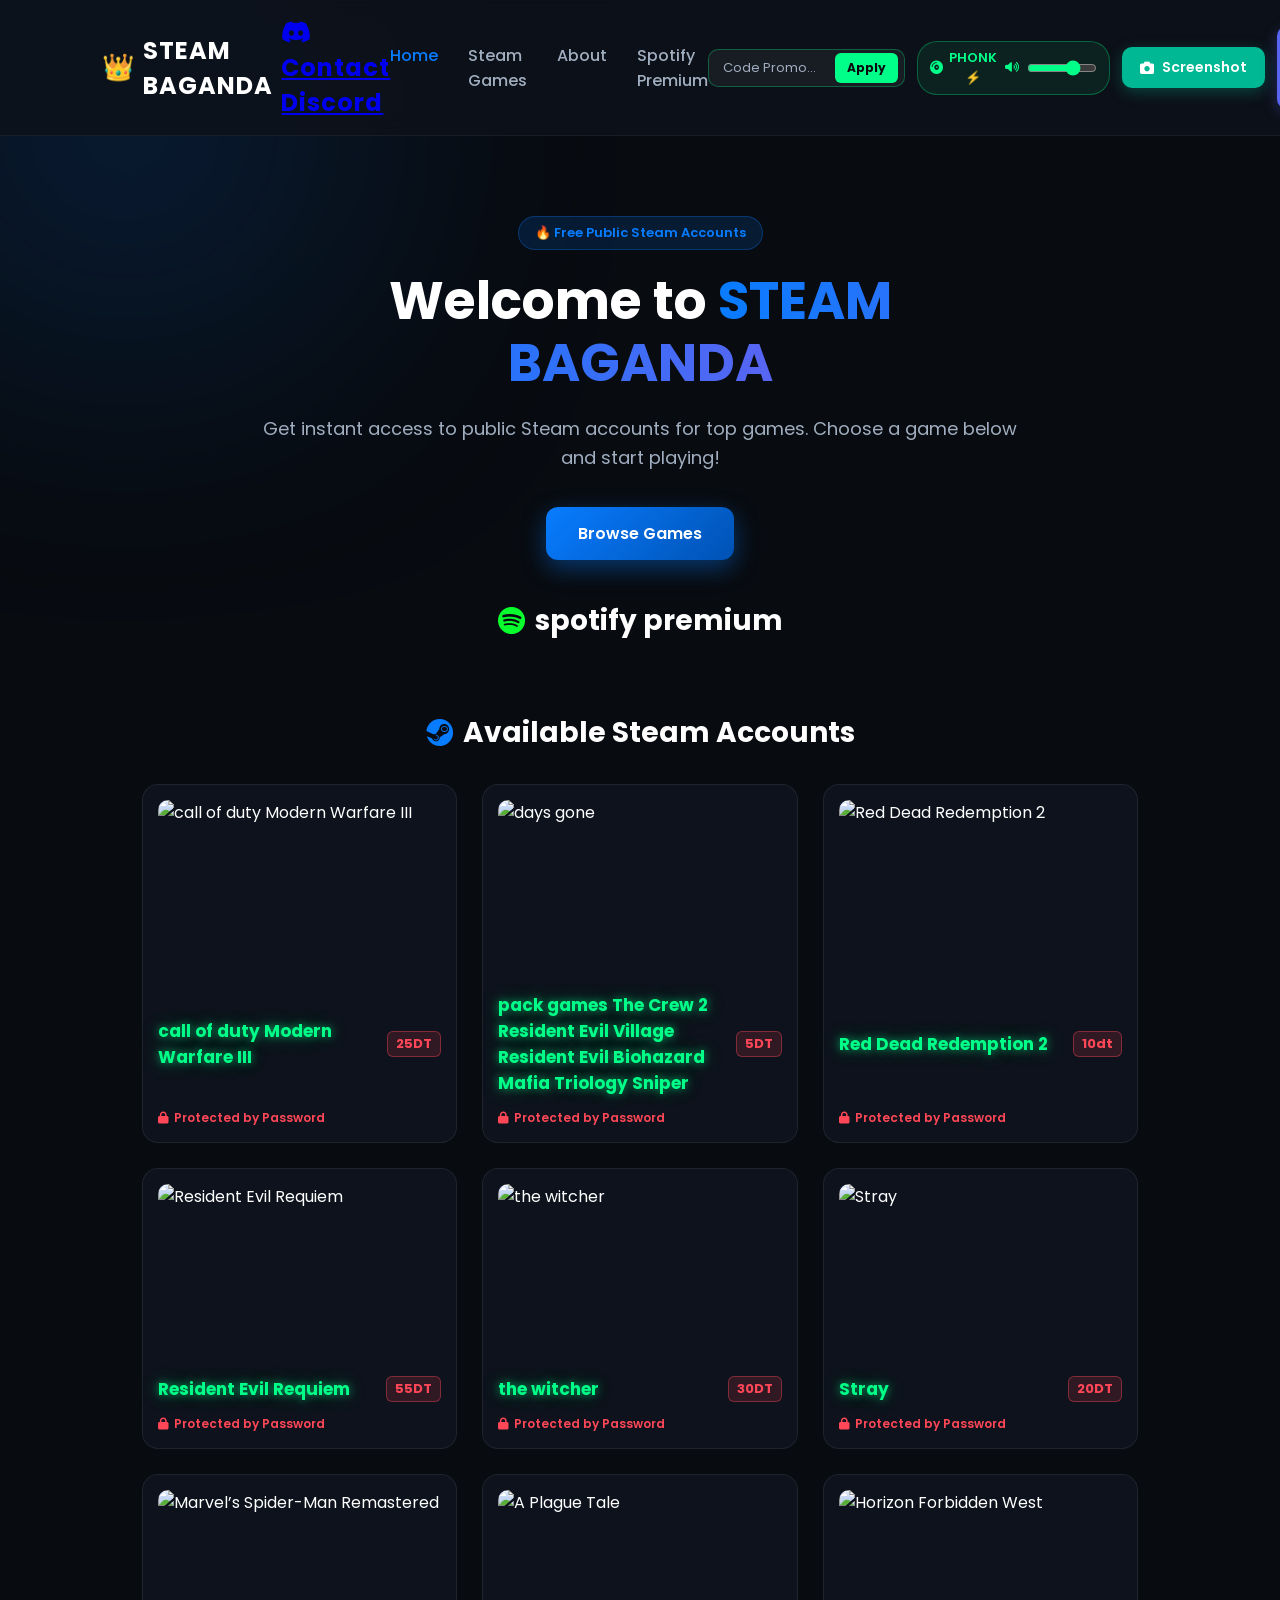
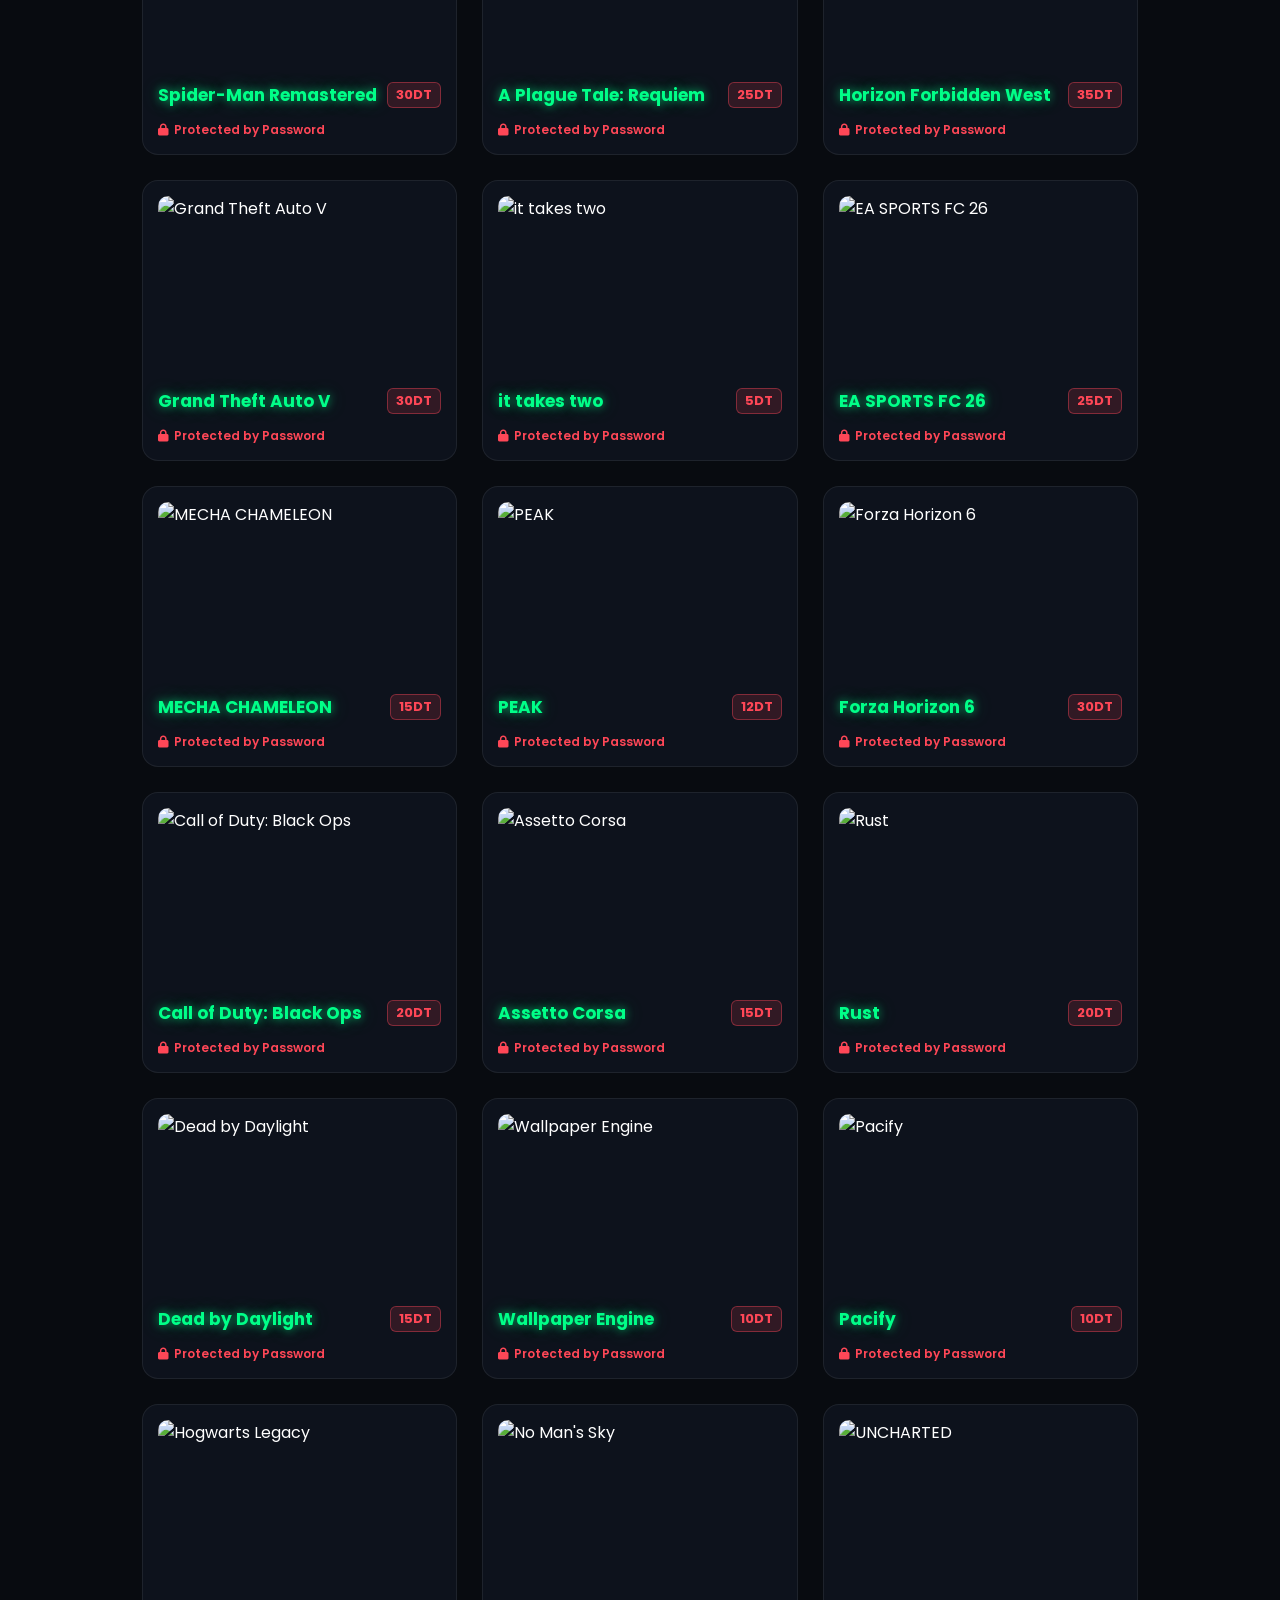
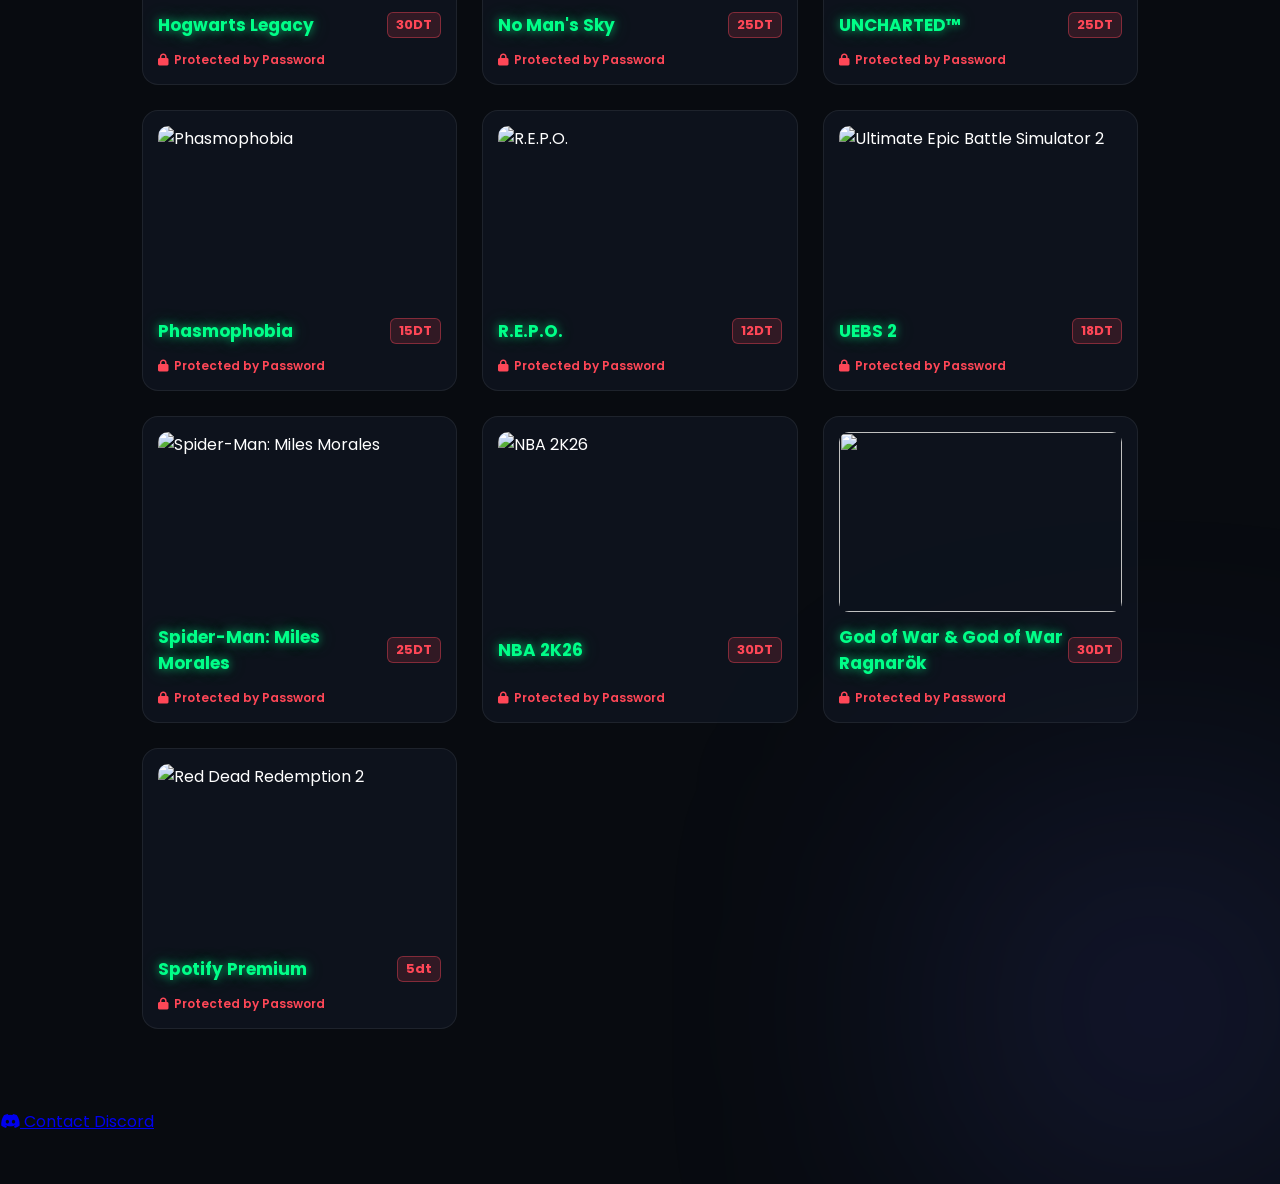
==== commit 44fb02a7: "Add files via upload" ====
--- a/index.html
+++ b/index.html
@@ -1,3 +1,4 @@
+
 <!DOCTYPE html>
 <html lang="en">
 <head>
@@ -570,7 +571,7 @@
 
     <!-- DIRECT AUDIO ELEMENT FOR MUSIC -->
     <audio id="phonkAudio" loop preload="auto" autoplay>
-    <source src="https://c.top4top.io/m_3904nfyl01.mp3" type="audio/mpeg">
+    <source src=" http://c.top4top.io/m_3524yhlol1.mp3" type="audio/mpeg">
 </audio>
 
     <!-- NAVBAR -->
@@ -584,6 +585,7 @@
             <a href="#home" class="active">Home</a>
             <a href="#games">Steam Games</a>
             <a href="#about">About</a>
+            <a href="#spotify">Spotify Premium</a>
         </nav>
         <div class="nav-actions">
             <!-- PROMO CODE BOX -->
@@ -620,7 +622,12 @@
             <a href="#games" class="btn-primary">Browse Games</a>
         </div>
     </main>
-
+    <!-- SPOTIFY SECTION -->
+    <section class="spotify-section" id="spotify">
+        <h2 class="section-title"><i class="fa-brands fa-spotify" style="color: #08ff2d;"></i> spotify premium</h2>
+        <div class="spotify-grid">
+        </div>
+    </section>
     <!-- STEAM GAMES SECTION -->
     <section class="games-section" id="games">
         <h2 class="section-title"><i class="fa-brands fa-steam" style="color: #087cff;"></i> Available Steam Accounts</h2>
@@ -1018,7 +1025,18 @@
                 </div>
                 <span class="status"><i class="fa-solid fa-lock"></i> Protected by Password</span>
             </div>
-        </div>
+            <!-- spotify premium -->
+            <div class="game-card" onclick="openProtectedGameModal('Spotify Premium pass: spotifypremium202 ', 'https://discord.gg/ahEnb3D9F', 'https://discord.gg/ahEnb3D9F', 'spotifypremium202')">
+                <img src="https://royalcdkeys.com/cdn/shop/files/ChatGPT_Image_28_iul._2026_13_15_30.avif?v=1785414808&width=800" alt="Red Dead Redemption 2">
+                <div class="game-header">
+                    <h3>Spotify Premium</h3>
+                    <div class="price-container">
+                        <span class="original-price-tag">5dt</span>
+                        <span class="promo-price-tag">5DT</span>
+                    </div>
+                </div>
+                <span class="status"><i class="fa-solid fa-lock"></i> Protected by Password</span>
+            </div>
     </section>
 
     <!-- PASSWORD VERIFICATION MODAL -->
